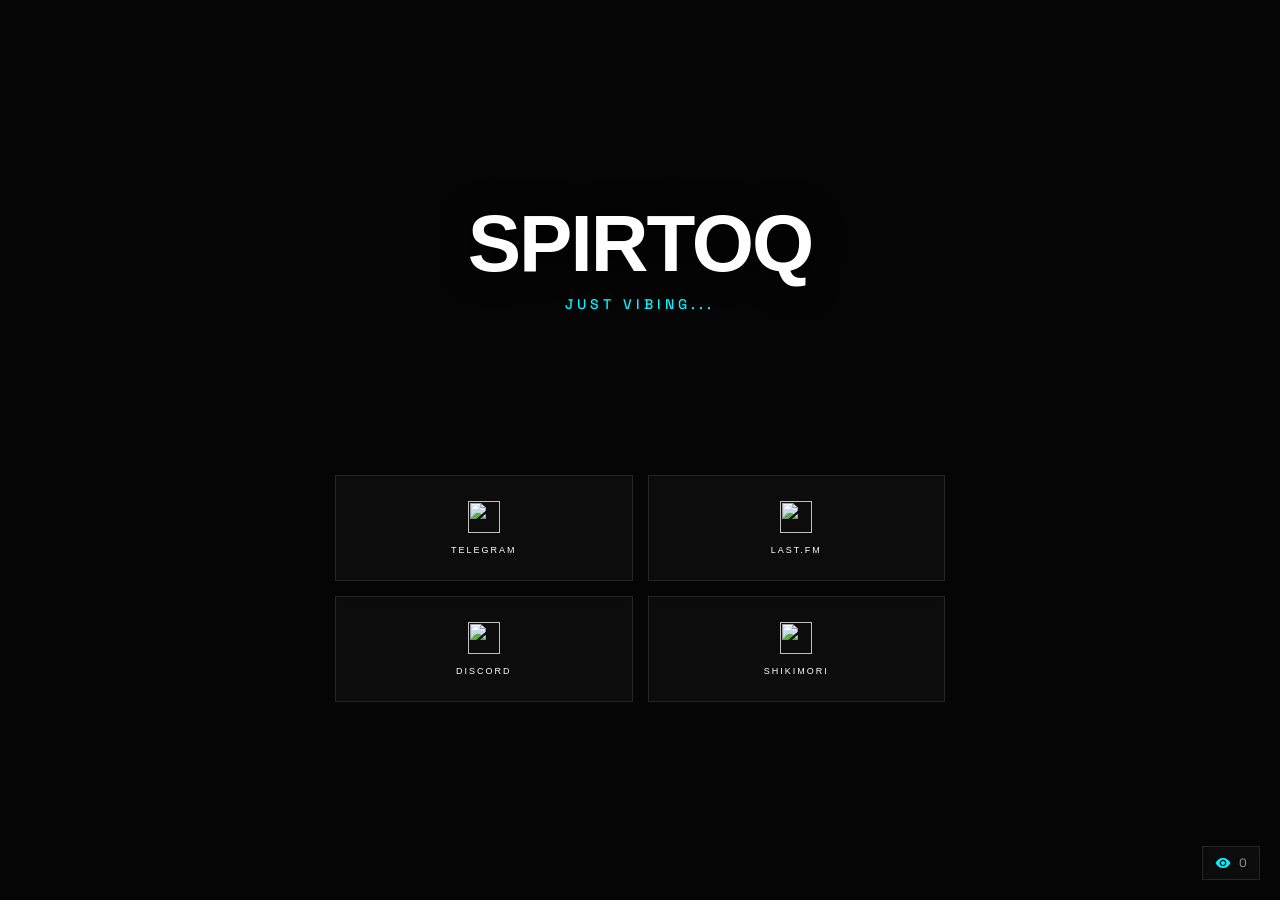
==== index.html @ 97691d81 "Update index.html" ====
<!DOCTYPE html>
<html lang="ru">
<head>
    <script>(function(w,d,s,l,i){w[l]=w[l]||[];w[l].push({'gtm.start':
    new Date().getTime(),event:'gtm.js'});var f=d.getElementsByTagName(s)[0],
    j=d.createElement(s),dl=l!='dataLayer'?'&l='+l:'';j.async=true;j.src=
    'https://www.googletagmanager.com/gtm.js?id='+i+dl;f.parentNode.insertBefore(j,f);
    })(window,document,'script','dataLayer','GTM-PS8L7RGL');</script>
    <meta charset="UTF-8">
    <meta name="viewport" content="width=device-width, initial-scale=1.0">
    <title>Spirtoq // STATIC_WIDE_CORE</title>
    
    <link href="https://fonts.googleapis.com/css2?family=Syncopate:wght@400;700&family=Space+Grotesk:wght@300;500&display=swap" rel="stylesheet">

    <script data-goatcounter="https://spirtoq.goatcounter.com/count"
            async src="//gc.zgo.at/count.js"></script>

    <style>
        :root {
            --accent: #00f3ff;
            --bg: #050505;
            --glass: rgba(255, 255, 255, 0.03);
            --border: rgba(255, 255, 255, 0.1);
        }

        * { box-sizing: border-box; margin: 0; padding: 0; }

        body {
            font-family: 'Space Grotesk', sans-serif;
            background-color: var(--bg);
            color: #fff;
            min-height: 100vh;
            display: flex;
            align-items: center;
            justify-content: center;
            overflow: hidden;
        }

        #canvas-3d {
            position: fixed;
            top: 50%;
            left: 50%;
            transform: translate(-50%, -50%);
            z-index: 1;
            pointer-events: none;
            filter: drop-shadow(0 0 15px rgba(0, 243, 255, 0.4));
        }

        .main-wrapper {
            position: relative;
            z-index: 10;
            width: 100%;
            max-width: 650px; 
            padding: 20px;
            text-align: center;
        }

        h1 {
            font-family: 'Syncopate', sans-serif;
            font-size: clamp(3rem, 10vw, 5rem);
            letter-spacing: -2px;
            margin-bottom: 5px;
            text-shadow: 0 0 30px rgba(0,0,0,1);
        }

        .vibing-text {
            font-size: 14px;
            letter-spacing: 4px;
            color: var(--accent);
            text-transform: uppercase;
            margin-bottom: 30px;
            font-weight: 500;
        }

        .music-center {
            background: rgba(255, 255, 255, 0.05);
            backdrop-filter: blur(12px);
            border: 1px solid var(--border);
            padding: 15px;
            border-radius: 0;
            display: flex;
            width: 100%;
            max-width: 450px;
            margin: 0 auto 40px auto;
            align-items: center;
            gap: 15px;
            transition: 0.3s;
        }

        .disc-art {
            width: 60px;
            height: 60px;
            border-radius: 0;
            border: 1px solid var(--accent);
            object-fit: cover;
        }

        .track-meta { text-align: left; flex-grow: 1; }
        .track-title { font-size: 13px; font-weight: bold; margin-bottom: 2px; }
        .track-artist { font-size: 11px; opacity: 0.6; text-transform: uppercase; letter-spacing: 1px; }

        .button-grid {
            display: grid;
            grid-template-columns: repeat(2, 1fr);
            gap: 15px;
        }

        .link-card {
            background: var(--glass);
            border: 1px solid var(--border);
            padding: 25px;
            text-decoration: none;
            color: #fff;
            display: flex;
            flex-direction: column;
            align-items: center;
            gap: 12px;
            transition: all 0.4s ease;
            backdrop-filter: blur(5px);
        }

        .link-card:hover {
            background: rgba(0, 243, 255, 0.08);
            border-color: var(--accent);
            transform: translateY(-3px);
        }

        .link-icon { width: 32px; height: 32px; object-fit: contain; }
        .link-label { font-family: 'Syncopate', sans-serif; font-size: 9px; letter-spacing: 2px; }

        .visitor-counter {
            position: fixed;
            bottom: 20px;
            right: 20px;
            z-index: 100;
            display: flex;
            align-items: center;
            gap: 8px;
            font-family: 'Space Grotesk', sans-serif;
            font-size: 12px;
            color: rgba(255, 255, 255, 0.6);
            background: var(--glass);
            padding: 8px 12px;
            border: 1px solid var(--border);
            backdrop-filter: blur(5px);
        }

        .eye-icon {
            width: 16px;
            height: 16px;
            fill: var(--accent);
        }

        @media (max-width: 480px) {
            .button-grid { grid-template-columns: 1fr; }
        }
    </style>
</head>
<body>
    <noscript><iframe src="https://www.googletagmanager.com/ns.html?id=GTM-PS8L7RGL"
    height="0" width="0" style="display:none;visibility:hidden"></iframe></noscript>
    <canvas id="canvas-3d"></canvas>

    <div class="main-wrapper">
        <h1 id="avatar-trigger" style="cursor:pointer">SPIRTOQ</h1>
        <div class="vibing-text">Just vibing...</div>

        <div class="music-center" id="player" style="opacity: 0;">
            <img src="" id="track-art" class="disc-art">
            <div class="track-meta">
                <div id="track-name" class="track-title">SCANNING...</div>
                <div id="track-artist" class="track-artist">PLEASE WAIT</div>
            </div>
            <div style="font-size: 10px; color: var(--accent); opacity: 0.5;">LIVE</div>
        </div>

        <div class="button-grid">
            <a href="https://t.me/ExteraSpirtoq" target="_blank" class="link-card">
                <img src="https://files.catbox.moe/hfe7zv.png" class="link-icon">
                <span class="link-label">TELEGRAM</span>
            </a>
            <a href="https://Last.fm/user/Spirtoq" target="_blank" class="link-card">
                <img src="https://files.catbox.moe/b5tv94.png" class="link-icon">
                <span class="link-label">LAST.FM</span>
            </a>
            <a href="https://discord.gg/EkyNTSzQ" target="_blank" class="link-card">
                <img src="https://files.catbox.moe/s4qrcp.png" class="link-icon">
                <span class="link-label">DISCORD</span>
            </a>
            <a href="https://shikimori.one/SpirtoQ" target="_blank" class="link-card">
                <img src="https://files.catbox.moe/inwllg.png" class="link-icon">
                <span class="link-label">SHIKIMORI</span>
            </a>
        </div>
    </div>

    <div class="visitor-counter">
        <svg class="eye-icon" viewBox="0 0 24 24">
            <path d="M12 4.5C7 4.5 2.73 7.61 1 12c1.73 4.39 6 7.5 11 7.5s9.27-3.11 11-7.5c-1.73-4.39-6-7.5-11-7.5zM12 17c-2.76 0-5-2.24-5-5s2.24-5 5-5 5 2.24 5 5-2.24 5-5 5zm0-8c-1.66 0-3 1.34-3 3s1.34 3 3 3 3-1.34 3-3-1.34-3-3-3z"/>
        </svg>
        <span id="stats-visits">0</span>
    </div>

    <img src="https://mynickname.com/forum/Spirtoq.gif" id="secret-gif" style="position:fixed; top:50%; left:50%; transform:translate(-50%,-50%) scale(0); z-index:100; transition:0.4s; border:1px solid var(--accent);">

    <script src="https://cdnjs.cloudflare.com/ajax/libs/three.js/r128/three.min.js"></script>
    <script>
        window.addEventListener('load', function() {
            var r = new XMLHttpRequest();
            r.addEventListener('load', function() {
                try {
                    var data = JSON.parse(this.responseText);
                    document.getElementById('stats-visits').innerText = data.count || '0';
                } catch(e) { console.error("Error loading stats"); }
            });
            r.open('GET', 'https://spirtoq.goatcounter.com/counter/TOTAL.json');
            r.send();
        });

        const scene = new THREE.Scene();
        const camera = new THREE.PerspectiveCamera(75, 1, 0.1, 1000);
        const renderer = new THREE.WebGLRenderer({ canvas: document.getElementById('canvas-3d'), alpha: true, antialias: true });
        const size = Math.min(window.innerWidth, window.innerHeight) * 0.95;
        renderer.setSize(size, size);

        const geometries = [
            new THREE.IcosahedronGeometry(1.8, 0),
            new THREE.TorusGeometry(1.2, 0.5, 12, 18),
            new THREE.OctahedronGeometry(1.8, 0),
            new THREE.DodecahedronGeometry(1.7, 0),
            new THREE.BoxGeometry(1.6, 1.6, 1.6),
            new THREE.ConeGeometry(1.5, 2.5, 6),
            new THREE.CylinderGeometry(1, 1, 2.2, 8),
            new THREE.TorusKnotGeometry(1, 0.3, 40, 8)
        ];

        const material = new THREE.MeshPhysicalMaterial({
            color: 0x00f3ff,
            wireframe: true,
            transparent: true,
            opacity: 0.6,
            emissive: 0x00f3ff,
            emissiveIntensity: 1.2
        });

        const mesh = new THREE.Mesh(geometries[0], material);
        scene.add(mesh);
        const light1 = new THREE.PointLight(0xffffff, 2);
        light1.position.set(5, 5, 5);
        scene.add(light1);
        camera.position.z = 4.5;

        let shapeIdx = 0;
        setInterval(() => {
            shapeIdx = (shapeIdx + 1) % geometries.length;
            mesh.geometry.dispose();
            mesh.geometry = geometries[shapeIdx];
        }, 3000);

        function animate() {
            requestAnimationFrame(animate);
            mesh.rotation.x += 0.006;
            mesh.rotation.y += 0.007;
            const time = Date.now() * 0.002;
            material.emissiveIntensity = 1 + Math.sin(time) * 0.5;
            renderer.render(scene, camera);
        }
        animate();

        async function updateMusic() {
            try {
                const r = await fetch(`https://ws.audioscrobbler.com/2.0/?method=user.getrecenttracks&user=Spirtoq&api_key=460cda35be2fbf4f28e8ea7a38580730&format=json&limit=1`);
                const d = await r.json();
                const track = d.recenttracks.track[0];
                document.getElementById('player').style.opacity = '1';
                document.getElementById('track-art').src = track.image[1]['#text'];
                document.getElementById('track-name').innerText = track.name;
                document.getElementById('track-artist').innerText = track.artist['#text'];
            } catch(e) {}
        }
        updateMusic();
        setInterval(updateMusic, 20000);

        const trigger = document.getElementById('avatar-trigger');
        const gif = document.getElementById('secret-gif');
        trigger.onclick = () => gif.style.transform = 'translate(-50%,-50%) scale(1)';
        gif.onclick = () => gif.style.transform = 'translate(-50%,-50%) scale(0)';

        window.onresize = () => {
            const newSize = Math.min(window.innerWidth, window.innerHeight) * 0.95;
            renderer.setSize(newSize, newSize);
        };
    </script>
</body>
                </html>
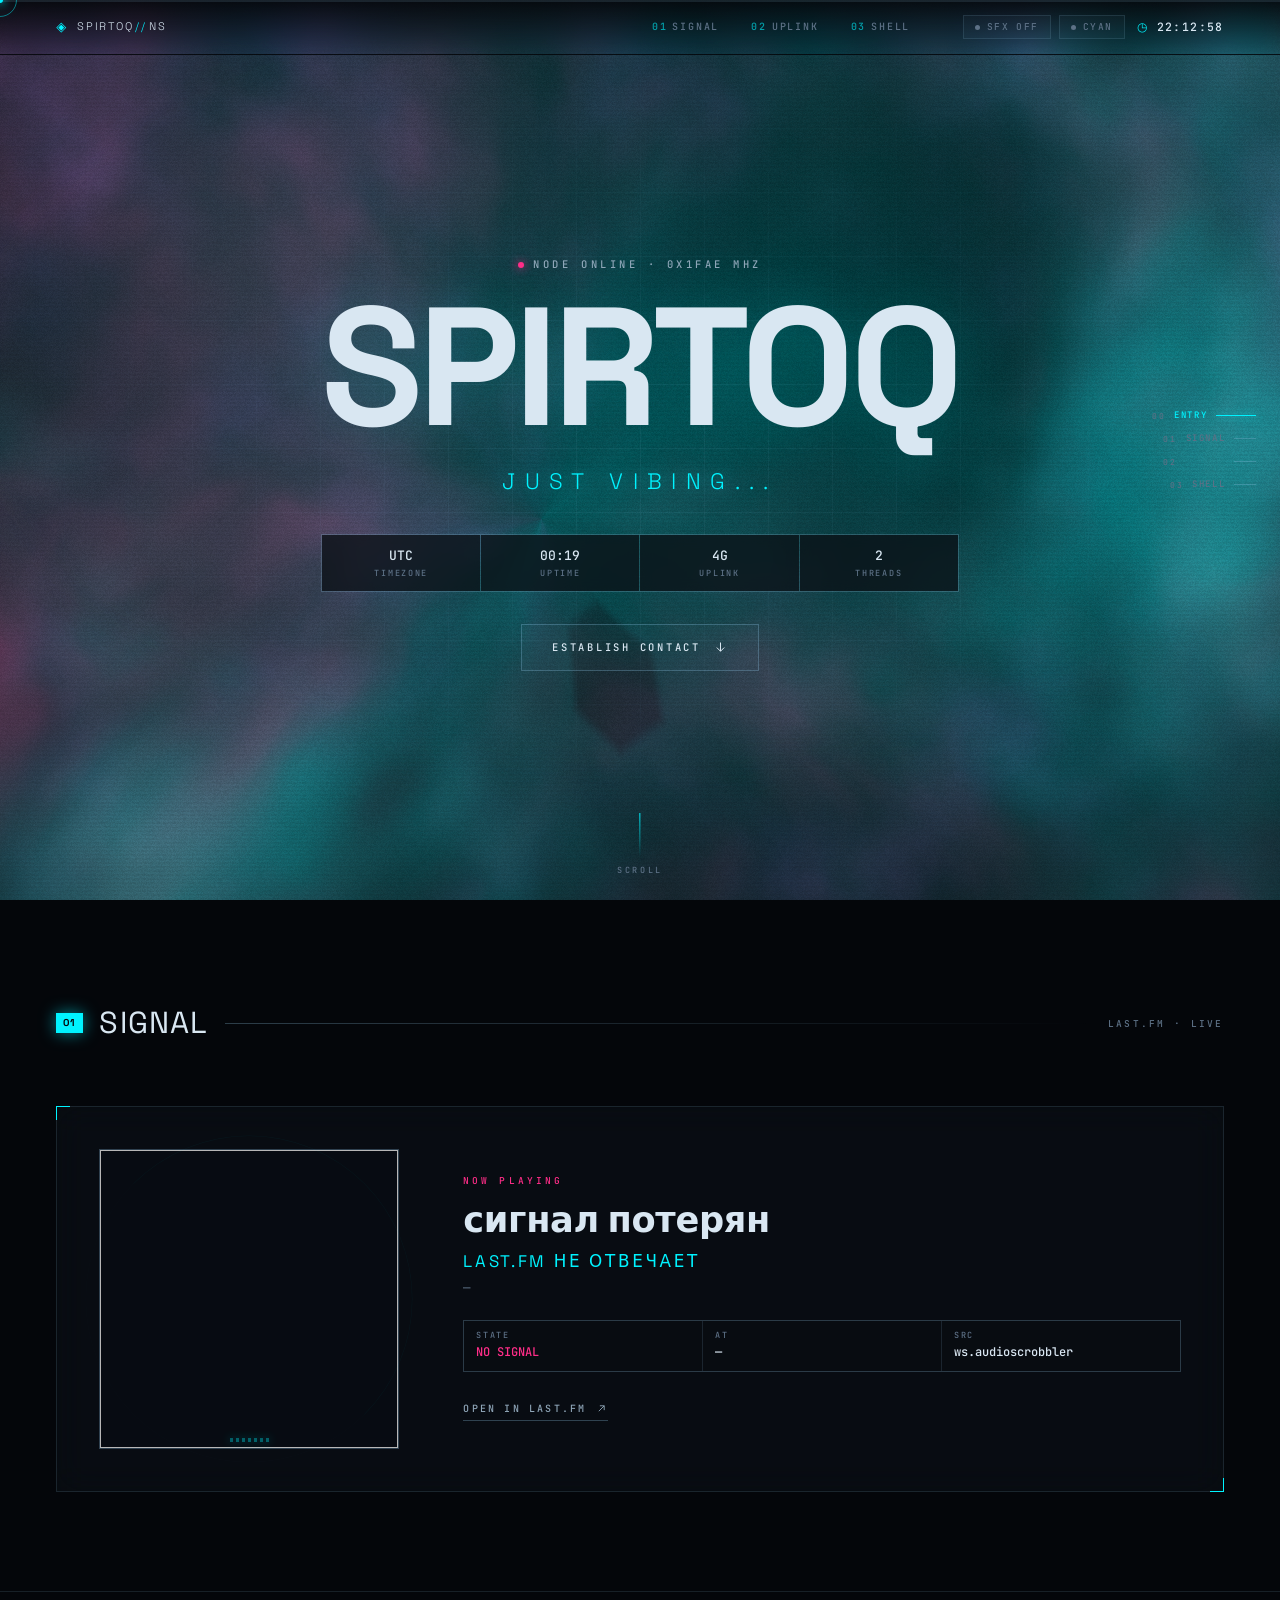
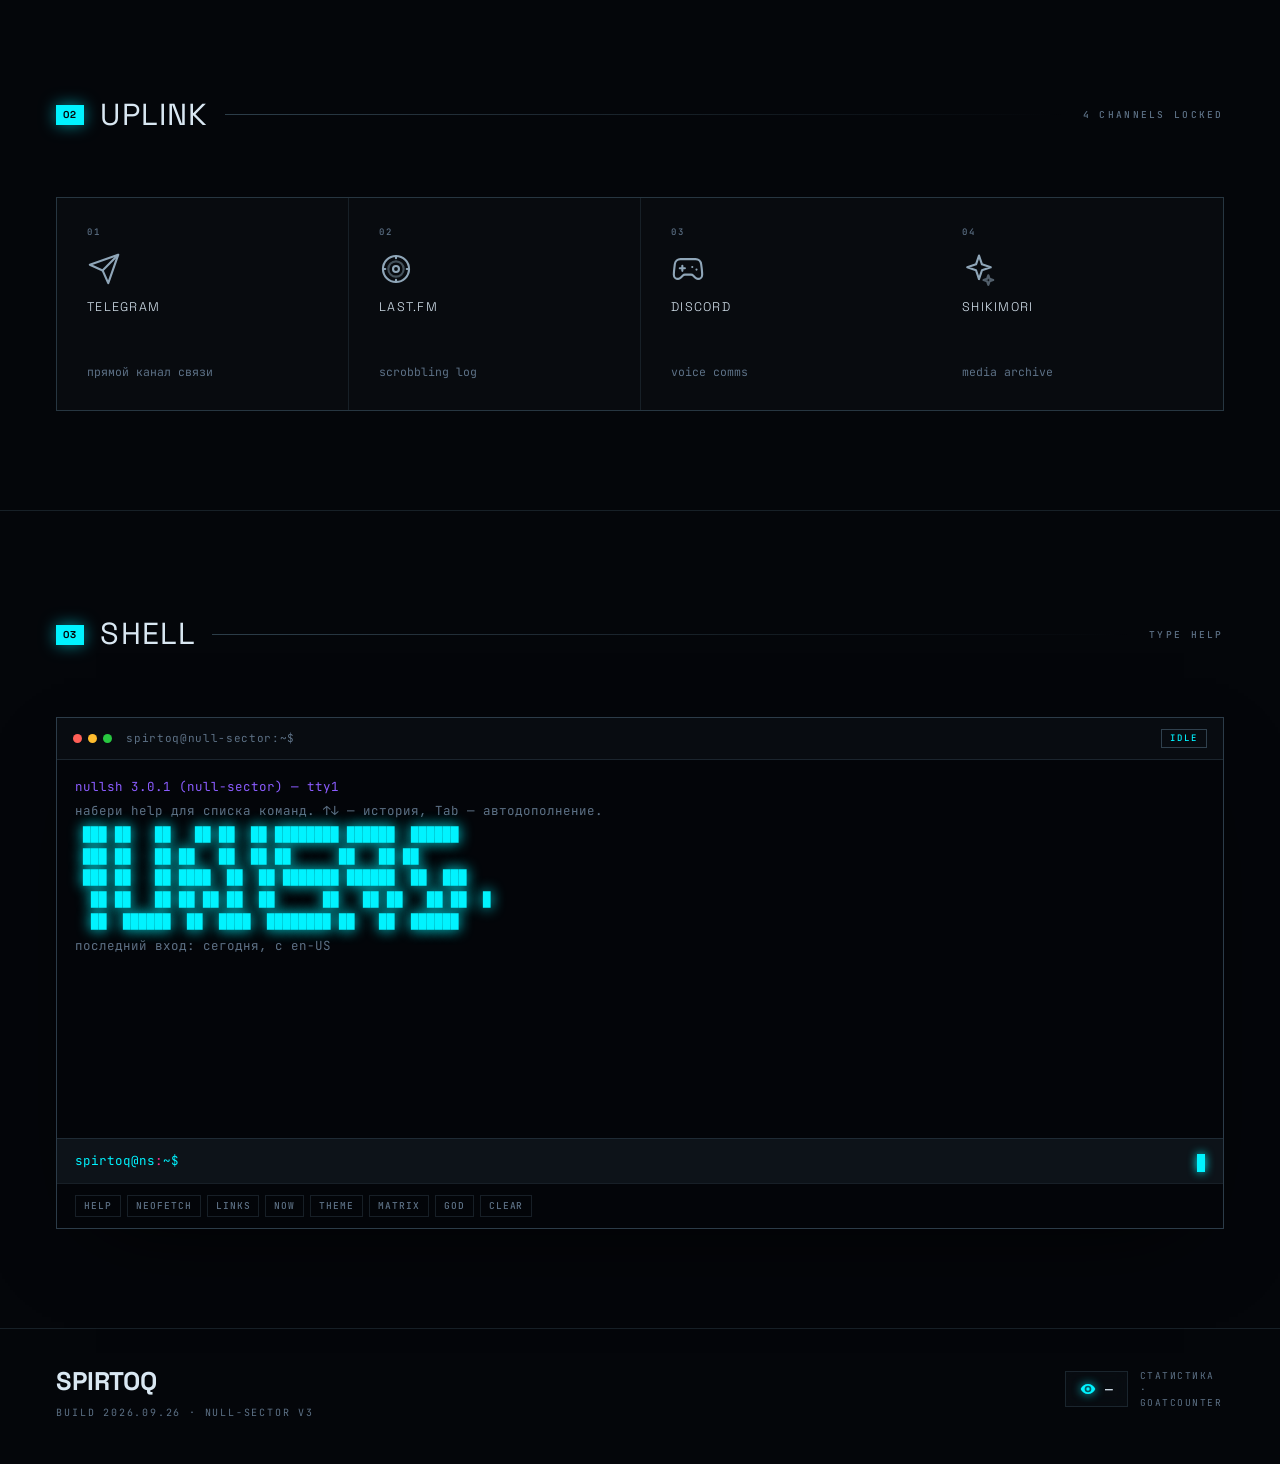
==== commit f12bf1fc: "Rebuild the site as NULL SECTOR v3 Complete redesign. The old page was a single 11 KB index.html wit" ====
--- a/index.html
+++ b/index.html
@@ -1,296 +1,340 @@
 <!DOCTYPE html>
-<html lang="ru">
+<html lang="ru" data-theme="cyan" data-sfx="off" data-cursor="on">
 <head>
-    <script>(function(w,d,s,l,i){w[l]=w[l]||[];w[l].push({'gtm.start':
-    new Date().getTime(),event:'gtm.js'});var f=d.getElementsByTagName(s)[0],
-    j=d.createElement(s),dl=l!='dataLayer'?'&l='+l:'';j.async=true;j.src=
-    'https://www.googletagmanager.com/gtm.js?id='+i+dl;f.parentNode.insertBefore(j,f);
-    })(window,document,'script','dataLayer','GTM-PS8L7RGL');</script>
-    <meta charset="UTF-8">
-    <meta name="viewport" content="width=device-width, initial-scale=1.0">
-    <title>Spirtoq // STATIC_WIDE_CORE</title>
-    
-    <link href="https://fonts.googleapis.com/css2?family=Syncopate:wght@400;700&family=Space+Grotesk:wght@300;500&display=swap" rel="stylesheet">
-
-    <script data-goatcounter="https://spirtoq.goatcounter.com/count"
-            async src="//gc.zgo.at/count.js"></script>
-
-    <style>
-        :root {
-            --accent: #00f3ff;
-            --bg: #050505;
-            --glass: rgba(255, 255, 255, 0.03);
-            --border: rgba(255, 255, 255, 0.1);
-        }
-
-        * { box-sizing: border-box; margin: 0; padding: 0; }
-
-        body {
-            font-family: 'Space Grotesk', sans-serif;
-            background-color: var(--bg);
-            color: #fff;
-            min-height: 100vh;
-            display: flex;
-            align-items: center;
-            justify-content: center;
-            overflow: hidden;
-        }
-
-        #canvas-3d {
-            position: fixed;
-            top: 50%;
-            left: 50%;
-            transform: translate(-50%, -50%);
-            z-index: 1;
-            pointer-events: none;
-            filter: drop-shadow(0 0 15px rgba(0, 243, 255, 0.4));
-        }
-
-        .main-wrapper {
-            position: relative;
-            z-index: 10;
-            width: 100%;
-            max-width: 650px; 
-            padding: 20px;
-            text-align: center;
-        }
-
-        h1 {
-            font-family: 'Syncopate', sans-serif;
-            font-size: clamp(3rem, 10vw, 5rem);
-            letter-spacing: -2px;
-            margin-bottom: 5px;
-            text-shadow: 0 0 30px rgba(0,0,0,1);
-        }
-
-        .vibing-text {
-            font-size: 14px;
-            letter-spacing: 4px;
-            color: var(--accent);
-            text-transform: uppercase;
-            margin-bottom: 30px;
-            font-weight: 500;
-        }
-
-        .music-center {
-            background: rgba(255, 255, 255, 0.05);
-            backdrop-filter: blur(12px);
-            border: 1px solid var(--border);
-            padding: 15px;
-            border-radius: 0;
-            display: flex;
-            width: 100%;
-            max-width: 450px;
-            margin: 0 auto 40px auto;
-            align-items: center;
-            gap: 15px;
-            transition: 0.3s;
-        }
-
-        .disc-art {
-            width: 60px;
-            height: 60px;
-            border-radius: 0;
-            border: 1px solid var(--accent);
-            object-fit: cover;
-        }
-
-        .track-meta { text-align: left; flex-grow: 1; }
-        .track-title { font-size: 13px; font-weight: bold; margin-bottom: 2px; }
-        .track-artist { font-size: 11px; opacity: 0.6; text-transform: uppercase; letter-spacing: 1px; }
-
-        .button-grid {
-            display: grid;
-            grid-template-columns: repeat(2, 1fr);
-            gap: 15px;
-        }
-
-        .link-card {
-            background: var(--glass);
-            border: 1px solid var(--border);
-            padding: 25px;
-            text-decoration: none;
-            color: #fff;
-            display: flex;
-            flex-direction: column;
-            align-items: center;
-            gap: 12px;
-            transition: all 0.4s ease;
-            backdrop-filter: blur(5px);
-        }
-
-        .link-card:hover {
-            background: rgba(0, 243, 255, 0.08);
-            border-color: var(--accent);
-            transform: translateY(-3px);
-        }
-
-        .link-icon { width: 32px; height: 32px; object-fit: contain; }
-        .link-label { font-family: 'Syncopate', sans-serif; font-size: 9px; letter-spacing: 2px; }
-
-        .visitor-counter {
-            position: fixed;
-            bottom: 20px;
-            right: 20px;
-            z-index: 100;
-            display: flex;
-            align-items: center;
-            gap: 8px;
-            font-family: 'Space Grotesk', sans-serif;
-            font-size: 12px;
-            color: rgba(255, 255, 255, 0.6);
-            background: var(--glass);
-            padding: 8px 12px;
-            border: 1px solid var(--border);
-            backdrop-filter: blur(5px);
-        }
-
-        .eye-icon {
-            width: 16px;
-            height: 16px;
-            fill: var(--accent);
-        }
-
-        @media (max-width: 480px) {
-            .button-grid { grid-template-columns: 1fr; }
-        }
-    </style>
+<meta charset="UTF-8">
+<meta name="viewport" content="width=device-width, initial-scale=1, viewport-fit=cover">
+<title>SPIRTOQ // NULL SECTOR</title>
+
+<meta name="description" content="Personal transmission node of Spirtoq. Deep web frequency, live telemetry, ambient now-playing and an interactive terminal.">
+<meta name="author" content="Spirtoq">
+<meta name="theme-color" content="#04060a">
+<meta name="color-scheme" content="dark">
+
+<meta property="og:type" content="website">
+<meta property="og:title" content="SPIRTOQ // NULL SECTOR">
+<meta property="og:description" content="Deep web frequency. Just vibing.">
+<meta property="og:url" content="https://spirtoq.github.io/">
+<meta property="og:site_name" content="SPIRTOQ">
+<meta name="twitter:card" content="summary_large_image">
+<meta name="twitter:title" content="SPIRTOQ // NULL SECTOR">
+<meta name="twitter:description" content="Deep web frequency. Just vibing.">
+
+<!-- Google Tag Manager + GA4 -->
+<script>(function(w,d,s,l,i){w[l]=w[l]||[];w[l].push({'gtm.start':
+new Date().getTime(),event:'gtm.js'});var f=d.getElementsByTagName(s)[0],
+j=d.createElement(s),dl=l!='dataLayer'?'&l='+l:'';j.async=true;j.src=
+'https://www.googletagmanager.com/gtm.js?id='+i+dl;f.parentNode.insertBefore(j,f);
+})(window,document,'script','dataLayer','GTM-PS8L7RGL');</script>
+<script async src="https://www.googletagmanager.com/gtag/js?id=G-XXYRCHM33K"></script>
+<script>
+  window.dataLayer = window.dataLayer || [];
+  function gtag(){dataLayer.push(arguments);}
+  gtag('js', new Date());
+  gtag('config', 'G-XXYRCHM33K');
+</script>
+
+<link rel="icon" href="favicon.svg" type="image/svg+xml">
+<link rel="apple-touch-icon" href="favicon.svg">
+<link rel="manifest" href="site.webmanifest">
+
+<link rel="preconnect" href="https://fonts.googleapis.com">
+<link rel="preconnect" href="https://fonts.gstatic.com" crossorigin>
+<link href="https://fonts.googleapis.com/css2?family=Syncopate:wght@400;700&family=Space+Grotesk:wght@200;300;400;500;700&family=JetBrains+Mono:wght@400;500;700&display=swap" rel="stylesheet">
+
+<link rel="stylesheet" href="css/main.css">
 </head>
+
 <body>
-    <noscript><iframe src="https://www.googletagmanager.com/ns.html?id=GTM-PS8L7RGL"
-    height="0" width="0" style="display:none;visibility:hidden"></iframe></noscript>
-    <canvas id="canvas-3d"></canvas>
-
-    <div class="main-wrapper">
-        <h1 id="avatar-trigger" style="cursor:pointer">SPIRTOQ</h1>
-        <div class="vibing-text">Just vibing...</div>
-
-        <div class="music-center" id="player" style="opacity: 0;">
-            <img src="" id="track-art" class="disc-art">
-            <div class="track-meta">
-                <div id="track-name" class="track-title">SCANNING...</div>
-                <div id="track-artist" class="track-artist">PLEASE WAIT</div>
-            </div>
-            <div style="font-size: 10px; color: var(--accent); opacity: 0.5;">LIVE</div>
+
+<noscript>
+  <div style="position:fixed;inset:0;z-index:99999;display:grid;place-items:center;
+              background:#04060a;color:#d9e7f2;font:400 13px/1.8 'JetBrains Mono',monospace;
+              text-align:center;padding:32px">
+    <div>
+      <div style="font-size:11px;letter-spacing:.3em;color:#5d7186;margin-bottom:18px">
+        SPIRTOQ // NULL SECTOR
+      </div>
+      <div style="color:#00f3ff;margin-bottom:16px">JavaScript отключён.</div>
+      <div style="color:#8fa6b8">
+        Фон, музыка и терминал без него не запустятся.<br>
+        Каналы связи:<br>
+        <a style="color:#00f3ff" href="https://t.me/ExteraSpirtoq">telegram</a> ·
+        <a style="color:#00f3ff" href="https://Last.fm/user/Spirtoq">last.fm</a> ·
+        <a style="color:#00f3ff" href="https://discord.gg/EkyNTSzQ">discord</a> ·
+        <a style="color:#00f3ff" href="https://shikimori.one/SpirtoQ">shikimori</a>
+      </div>
+    </div>
+  </div>
+</noscript>
+
+<!-- ═══════════════ LAYER 0 · WebGL field ═══════════════ -->
+<canvas id="gl" aria-hidden="true"></canvas>
+<canvas id="rain" class="rain" aria-hidden="true" hidden></canvas>
+
+<!-- ═══════════════ LAYER 1 · CRT grade ═══════════════ -->
+<div class="fx fx--scan"   aria-hidden="true"></div>
+<div class="fx fx--aberr"  aria-hidden="true"></div>
+<div class="fx fx--vign"   aria-hidden="true"></div>
+<div class="fx fx--grain"  aria-hidden="true"></div>
+
+<!-- ═══════════════ LAYER 2 · cursor ═══════════════ -->
+<div class="cur" aria-hidden="true">
+  <span class="cur__dot"></span>
+  <span class="cur__ring"></span>
+  <span class="cur__label"></span>
+</div>
+
+<!-- ═══════════════ LAYER 3 · boot ═══════════════ -->
+<div class="boot" id="boot" role="status" aria-live="polite">
+  <div class="boot__inner">
+    <pre class="boot__log" id="bootLog"></pre>
+    <div class="boot__meter"><i id="bootBar"></i></div>
+    <p class="boot__pct"><span id="bootPct">0</span>%</p>
+  </div>
+  <div class="boot__skip">press <kbd>ESC</kbd> to skip</div>
+</div>
+
+<!-- ═══════════════ LAYER 4 · chrome ═══════════════ -->
+<div class="scrollbar" aria-hidden="true"><i id="scrollFill"></i></div>
+
+<header class="topbar" id="topbar">
+  <a class="brand" href="#hero" data-mag>
+    <span class="brand__mark">◈</span>
+    <span class="brand__txt">SPIRTOQ<i>//</i>NS</span>
+  </a>
+  <nav class="topnav" aria-label="Разделы">
+    <a href="#signal" data-mag><i>01</i>signal</a>
+    <a href="#uplink"  data-mag><i>02</i>uplink</a>
+    <a href="#shell"   data-mag><i>03</i>shell</a>
+  </nav>
+  <div class="topbar__meta">
+    <button class="pill" id="sfxBtn" type="button" data-mag aria-pressed="false">
+      <span class="pill__dot"></span><span class="pill__lbl">SFX</span><span id="sfxState">OFF</span>
+    </button>
+    <button class="pill" id="themeBtn" type="button" data-mag>
+      <span class="pill__dot"></span><span id="themeState">CYAN</span>
+    </button>
+    <time class="clock" id="clock" datetime="">--:--:--</time>
+  </div>
+</header>
+
+<ul class="dots" id="dots" aria-label="Навигация по разделам">
+  <li><a href="#hero"   data-dot data-mag><span>00</span><em>entry</em></a></li>
+  <li><a href="#signal" data-dot data-mag><span>01</span><em>signal</em></a></li>
+  <li><a href="#uplink" data-dot data-mag><span>02</span><em>uplink</em></a></li>
+  <li><a href="#shell"  data-dot data-mag><span>03</span><em>shell</em></a></li>
+</ul>
+
+<main id="main">
+
+  <!-- ═══════════ 00 · HERO ═══════════ -->
+  <section class="hero" id="hero">
+    <div class="hero__grid" aria-hidden="true"></div>
+
+    <div class="hero__body">
+      <p class="eyebrow reveal">
+        <span class="blink"></span>NODE ONLINE · <span id="heroFreq">0x7A4C</span> MHz
+      </p>
+
+      <h1 class="title reveal" data-text="SPIRTOQ" id="heroTitle" data-mag role="button" tabindex="0"
+          aria-label="SPIRTOQ — нажми, чтобы проверить сигнал">
+        SPIRTOQ
+      </h1>
+
+      <p class="sub reveal">just&nbsp;vibing<span class="sub__dots">...</span></p>
+
+      <div class="hero__stats reveal" id="heroStats">
+        <div class="stat"><b id="statTz">—</b><span>timezone</span></div>
+        <div class="stat"><b id="statUp">00:00</b><span>uptime</span></div>
+        <div class="stat"><b id="statNet">—</b><span>uplink</span></div>
+        <div class="stat"><b id="statCores">—</b><span>threads</span></div>
+      </div>
+
+      <a class="cta reveal" href="#signal" data-mag>
+        <span>establish contact</span>
+        <svg viewBox="0 0 24 24" aria-hidden="true"><path d="M12 4v14m0 0l-6-6m6 6l6-6"/></svg>
+      </a>
+    </div>
+
+    <div class="hero__scroll" aria-hidden="true"><i></i><span>scroll</span></div>
+  </section>
+
+  <!-- ═══════════ 01 · SIGNAL / now playing ═══════════ -->
+  <section class="sect" id="signal">
+    <div class="sect__head reveal">
+      <span class="sect__no">01</span>
+      <h2 class="sect__title">signal</h2>
+      <span class="sect__rule" aria-hidden="true"></span>
+      <span class="sect__hint">last.fm · live</span>
+    </div>
+
+    <div class="np reveal" id="np">
+      <div class="np__art" data-tilt data-mag>
+        <div class="np__frame">
+          <img id="npImg" alt="" width="300" height="300" decoding="async">
+          <div class="np__glitch" aria-hidden="true"><img id="npImg2" alt="" decoding="async"></div>
         </div>
-
-        <div class="button-grid">
-            <a href="https://t.me/ExteraSpirtoq" target="_blank" class="link-card">
-                <img src="https://files.catbox.moe/hfe7zv.png" class="link-icon">
-                <span class="link-label">TELEGRAM</span>
-            </a>
-            <a href="https://Last.fm/user/Spirtoq" target="_blank" class="link-card">
-                <img src="https://files.catbox.moe/b5tv94.png" class="link-icon">
-                <span class="link-label">LAST.FM</span>
-            </a>
-            <a href="https://discord.gg/EkyNTSzQ" target="_blank" class="link-card">
-                <img src="https://files.catbox.moe/s4qrcp.png" class="link-icon">
-                <span class="link-label">DISCORD</span>
-            </a>
-            <a href="https://shikimori.one/SpirtoQ" target="_blank" class="link-card">
-                <img src="https://files.catbox.moe/inwllg.png" class="link-icon">
-                <span class="link-label">SHIKIMORI</span>
-            </a>
+        <div class="np__ring" aria-hidden="true"></div>
+        <div class="np__eq" id="npEq" aria-hidden="true">
+          <i></i><i></i><i></i><i></i><i></i><i></i><i></i>
         </div>
-    </div>
-
-    <div class="visitor-counter">
-        <svg class="eye-icon" viewBox="0 0 24 24">
-            <path d="M12 4.5C7 4.5 2.73 7.61 1 12c1.73 4.39 6 7.5 11 7.5s9.27-3.11 11-7.5c-1.73-4.39-6-7.5-11-7.5zM12 17c-2.76 0-5-2.24-5-5s2.24-5 5-5 5 2.24 5 5-2.24 5-5 5zm0-8c-1.66 0-3 1.34-3 3s1.34 3 3 3 3-1.34 3-3-1.34-3-3-3z"/>
-        </svg>
-        <span id="stats-visits">0</span>
-    </div>
-
-    <img src="https://mynickname.com/forum/Spirtoq.gif" id="secret-gif" style="position:fixed; top:50%; left:50%; transform:translate(-50%,-50%) scale(0); z-index:100; transition:0.4s; border:1px solid var(--accent);">
-
-    <script src="https://cdnjs.cloudflare.com/ajax/libs/three.js/r128/three.min.js"></script>
-    <script>
-        window.addEventListener('load', function() {
-            var r = new XMLHttpRequest();
-            r.addEventListener('load', function() {
-                try {
-                    var data = JSON.parse(this.responseText);
-                    document.getElementById('stats-visits').innerText = data.count || '0';
-                } catch(e) { console.error("Error loading stats"); }
-            });
-            r.open('GET', 'https://spirtoq.goatcounter.com/counter/TOTAL.json');
-            r.send();
-        });
-
-        const scene = new THREE.Scene();
-        const camera = new THREE.PerspectiveCamera(75, 1, 0.1, 1000);
-        const renderer = new THREE.WebGLRenderer({ canvas: document.getElementById('canvas-3d'), alpha: true, antialias: true });
-        const size = Math.min(window.innerWidth, window.innerHeight) * 0.95;
-        renderer.setSize(size, size);
-
-        const geometries = [
-            new THREE.IcosahedronGeometry(1.8, 0),
-            new THREE.TorusGeometry(1.2, 0.5, 12, 18),
-            new THREE.OctahedronGeometry(1.8, 0),
-            new THREE.DodecahedronGeometry(1.7, 0),
-            new THREE.BoxGeometry(1.6, 1.6, 1.6),
-            new THREE.ConeGeometry(1.5, 2.5, 6),
-            new THREE.CylinderGeometry(1, 1, 2.2, 8),
-            new THREE.TorusKnotGeometry(1, 0.3, 40, 8)
-        ];
-
-        const material = new THREE.MeshPhysicalMaterial({
-            color: 0x00f3ff,
-            wireframe: true,
-            transparent: true,
-            opacity: 0.6,
-            emissive: 0x00f3ff,
-            emissiveIntensity: 1.2
-        });
-
-        const mesh = new THREE.Mesh(geometries[0], material);
-        scene.add(mesh);
-        const light1 = new THREE.PointLight(0xffffff, 2);
-        light1.position.set(5, 5, 5);
-        scene.add(light1);
-        camera.position.z = 4.5;
-
-        let shapeIdx = 0;
-        setInterval(() => {
-            shapeIdx = (shapeIdx + 1) % geometries.length;
-            mesh.geometry.dispose();
-            mesh.geometry = geometries[shapeIdx];
-        }, 3000);
-
-        function animate() {
-            requestAnimationFrame(animate);
-            mesh.rotation.x += 0.006;
-            mesh.rotation.y += 0.007;
-            const time = Date.now() * 0.002;
-            material.emissiveIntensity = 1 + Math.sin(time) * 0.5;
-            renderer.render(scene, camera);
-        }
-        animate();
-
-        async function updateMusic() {
-            try {
-                const r = await fetch(`https://ws.audioscrobbler.com/2.0/?method=user.getrecenttracks&user=Spirtoq&api_key=460cda35be2fbf4f28e8ea7a38580730&format=json&limit=1`);
-                const d = await r.json();
-                const track = d.recenttracks.track[0];
-                document.getElementById('player').style.opacity = '1';
-                document.getElementById('track-art').src = track.image[1]['#text'];
-                document.getElementById('track-name').innerText = track.name;
-                document.getElementById('track-artist').innerText = track.artist['#text'];
-            } catch(e) {}
-        }
-        updateMusic();
-        setInterval(updateMusic, 20000);
-
-        const trigger = document.getElementById('avatar-trigger');
-        const gif = document.getElementById('secret-gif');
-        trigger.onclick = () => gif.style.transform = 'translate(-50%,-50%) scale(1)';
-        gif.onclick = () => gif.style.transform = 'translate(-50%,-50%) scale(0)';
-
-        window.onresize = () => {
-            const newSize = Math.min(window.innerWidth, window.innerHeight) * 0.95;
-            renderer.setSize(newSize, newSize);
-        };
-    </script>
+      </div>
+
+      <div class="np__meta">
+        <p class="np__label">now playing</p>
+        <h3 class="np__title" id="npTitle">acquiring stream…</h3>
+        <p class="np__artist" id="npArtist">—</p>
+        <p class="np__album"  id="npAlbum">—</p>
+        <dl class="np__facts">
+          <div><dt>state</dt><dd id="npState">SCANNING</dd></div>
+          <div><dt>at</dt><dd id="npWhen">—</dd></div>
+          <div><dt>src</dt><dd>ws.audioscrobbler</dd></div>
+        </dl>
+        <a class="np__link" id="npLink" href="https://last.fm/user/Spirtoq" target="_blank" rel="noopener" data-mag>
+          open in last.fm <svg viewBox="0 0 24 24" aria-hidden="true"><path d="M7 17L17 7M9 7h8v8"/></svg>
+        </a>
+      </div>
+    </div>
+  </section>
+
+  <!-- ═══════════ 02 · UPLINK / links ═══════════ -->
+  <section class="sect" id="uplink">
+    <div class="sect__head reveal">
+      <span class="sect__no">02</span>
+      <h2 class="sect__title">uplink</h2>
+      <span class="sect__rule" aria-hidden="true"></span>
+      <span class="sect__hint">4 channels locked</span>
+    </div>
+
+    <div class="cards" id="cards">
+      <a class="card" href="https://t.me/ExteraSpirtoq" target="_blank" rel="noopener"
+         data-tilt data-mag data-channel="telegram" data-key="t" data-label="telegram">
+        <span class="card__no">01</span>
+        <span class="card__ico" aria-hidden="true">
+          <svg viewBox="0 0 24 24"><path d="M22 2 11 13"/><path d="M22 2l-7 20-4-9-9-4 20-7z"/></svg>
+        </span>
+        <span class="card__name">telegram</span>
+        <span class="card__desc">прямой канал связи</span>
+        <span class="card__go" aria-hidden="true">↗</span>
+        <span class="card__shine" aria-hidden="true"></span>
+      </a>
+
+      <a class="card" href="https://Last.fm/user/Spirtoq" target="_blank" rel="noopener"
+         data-tilt data-mag data-channel="lastfm" data-key="l" data-label="last.fm">
+        <span class="card__no">02</span>
+        <span class="card__ico" aria-hidden="true">
+          <svg viewBox="0 0 24 24">
+            <circle cx="12" cy="12" r="9.2"/><circle cx="12" cy="12" r="5.4" opacity=".45"/>
+            <circle cx="12" cy="12" r="2.1"/>
+            <path d="M12 2.8v1.6M12 19.6v1.6M2.8 12h1.6M19.6 12h1.6"/>
+          </svg>
+        </span>
+        <span class="card__name">last.fm</span>
+        <span class="card__desc">scrobbling log</span>
+        <span class="card__go" aria-hidden="true">↗</span>
+        <span class="card__shine" aria-hidden="true"></span>
+      </a>
+
+      <a class="card" href="https://discord.gg/EkyNTSzQ" target="_blank" rel="noopener"
+         data-tilt data-mag data-channel="discord" data-key="d" data-label="discord">
+        <span class="card__no">03</span>
+        <span class="card__ico" aria-hidden="true">
+          <svg viewBox="0 0 24 24">
+            <path d="M17.3 5H6.7A4 4 0 0 0 2.7 8.6c-.006.05-.01.1-.017.15C2.6 9.4 2 14.5 2 16a3 3 0 0 0 3 3c1 0 1.5-.5 2-1l1.4-1.4a2 2 0 0 1 1.4-.6h4.4a2 2 0 0 1 1.4.6L17 18c.5.5 1 1 2 1a3 3 0 0 0 3-3c0-1.5-.6-6.6-.7-7.3A4 4 0 0 0 17.3 5z"/>
+            <path d="M6.2 11.5h3.6M8 9.7v3.6M15 10.6h.01M18 12.4h.01"/>
+          </svg>
+        </span>
+        <span class="card__name">discord</span>
+        <span class="card__desc">voice comms</span>
+        <span class="card__go" aria-hidden="true">↗</span>
+        <span class="card__shine" aria-hidden="true"></span>
+      </a>
+
+      <a class="card" href="https://shikimori.one/SpirtoQ" target="_blank" rel="noopener"
+         data-tilt data-mag data-channel="shikimori" data-key="s" data-label="shikimori">
+        <span class="card__no">04</span>
+        <span class="card__ico" aria-hidden="true">
+          <svg viewBox="0 0 24 24">
+            <path d="M12 2.5l2.1 6.2 6.2 2.1-6.2 2.1L12 19.1l-2.1-6.2L3.7 10.8l6.2-2.1L12 2.5z"/>
+            <path d="M18.6 16.4l.9 2.5 2.5.9-2.5.9-.9 2.5-.9-2.5-2.5-.9 2.5-.9.9-2.5z" opacity=".55"/>
+          </svg>
+        </span>
+        <span class="card__name">shikimori</span>
+        <span class="card__desc">media archive</span>
+        <span class="card__go" aria-hidden="true">↗</span>
+        <span class="card__shine" aria-hidden="true"></span>
+      </a>
+    </div>
+  </section>
+
+  <!-- ═══════════ 03 · SHELL / terminal ═══════════ -->
+  <section class="sect" id="shell">
+    <div class="sect__head reveal">
+      <span class="sect__no">03</span>
+      <h2 class="sect__title">shell</h2>
+      <span class="sect__rule" aria-hidden="true"></span>
+      <span class="sect__hint">type help</span>
+    </div>
+
+    <div class="term reveal" id="term">
+      <div class="term__bar">
+        <span class="term__dots" aria-hidden="true"><i></i><i></i><i></i></span>
+        <span class="term__path">spirtoq@null-sector:~$</span>
+        <span class="term__badge" id="termBadge">idle</span>
+      </div>
+
+      <div class="term__out" id="termOut" tabindex="0" role="log" aria-live="polite" aria-label="Вывод терминала"></div>
+
+      <form class="term__in" id="termForm" autocomplete="off">
+        <label class="term__prompt" for="termIn">spirtoq@ns<span>:</span>~$</label>
+        <input id="termIn" name="cmd" type="text" spellcheck="false" autocapitalize="off"
+               autocorrect="off" aria-label="Командная строка">
+        <span class="term__caret" aria-hidden="true"></span>
+      </form>
+
+      <div class="term__hints" id="termHints" aria-hidden="true">
+        <span>help</span><span>neofetch</span><span>links</span><span>now</span>
+        <span>theme</span><span>matrix</span><span>god</span><span>clear</span>
+      </div>
+    </div>
+  </section>
+
+</main>
+
+<!-- ═══════════ FOOTER ═══════════ -->
+<footer class="foot">
+  <div class="foot__l">
+    <span class="foot__sig" id="footSig">SPIRTOQ</span>
+    <span class="foot__build">build 2026.09.26 · null-sector v3</span>
+  </div>
+
+  <div class="foot__c">
+    <div class="counter" id="counter" title="уникальные посетители">
+      <svg viewBox="0 0 24 24" aria-hidden="true">
+        <path d="M12 4.5C7 4.5 2.73 7.61 1 12c1.73 4.39 6 7.5 11 7.5s9.27-3.11 11-7.5c-1.73-4.39-6-7.5-11-7.5zM12 17a5 5 0 110-10 5 5 0 010 10zm0-2.5a2.5 2.5 0 100-5 2.5 2.5 0 000 5z"/>
+      </svg>
+      <span id="visits">0</span>
+    </div>
+    <span class="foot__note" id="footNote">статистика · goatcounter</span>
+  </div>
+</footer>
+
+<!-- ═══════════ OVERLAYS ═══════════ -->
+<div class="eject" id="eject" hidden>
+  <button class="eject__x" id="ejectX" type="button" aria-label="закрыть">✕</button>
+  <img id="ejectImg" alt="avatar" decoding="async">
+  <span class="eject__cap">SIGNAL ACQUIRED — click anywhere to dismiss</span>
+</div>
+
+<div class="toast" id="toast" role="status" aria-live="polite" hidden></div>
+
+<!-- ═══════════ SCRIPTS ═══════════ -->
+<script src="js/gl.js" defer></script>
+<script src="js/audio.js" defer></script>
+<script src="js/terminal.js" defer></script>
+<script src="js/app.js" defer></script>
+
+<!-- GoatCounter -->
+<script data-goatcounter="https://spirtoq.goatcounter.com/count" async src="//gc.zgo.at/count.js"></script>
 </body>
-                </html>
-                
+</html>
--- a/css/main.css
+++ b/css/main.css
@@ -0,0 +1,862 @@
+/* ═══════════════════════════════════════════════════════════════
+   SPIRTOQ // NULL SECTOR — v3
+   ───────────────────────────────────────────────────────────────
+   00 tokens · 01 reset · 02 layers · 03 boot · 04 chrome
+   05 hero · 06 sections · 07 np · 08 cards · 09 terminal
+   10 footer · 11 overlays · 12 motion
+   ═══════════════════════════════════════════════════════════════ */
+
+/* ═════════ 00 · TOKENS ═════════ */
+:root{
+  --bg:        #04060a;
+  --bg-2:      #070b12;
+  --fg:        #d9e7f2;
+  --fg-dim:    #8fa6b8;
+  --muted:     #5d7186;
+  --line:      rgba(140,190,220,.14);
+  --line-2:    rgba(140,190,220,.30);
+  --glass:     rgba(140,200,230,.035);
+  --glass-2:   rgba(140,200,230,.07);
+
+  --a1: #00f3ff;   /* primary   */
+  --a2: #ff2e88;   /* secondary */
+  --a3: #8b5cff;   /* tertiary  */
+  --glow: 0 0 12px color-mix(in srgb, var(--a1) 55%, transparent);
+
+  --sans: 'Space Grotesk', system-ui, -apple-system, 'Segoe UI', sans-serif;
+  --disp: 'Syncopate', var(--sans);
+  --mono: 'JetBrains Mono', ui-monospace, 'SF Mono', Menlo, Consolas, monospace;
+
+  --gut: clamp(18px, 4.4vw, 64px);
+  --maxw: 1280px;
+  --r: 2px;
+
+  --ease: cubic-bezier(.22,.61,.36,1);
+  --ease-io: cubic-bezier(.65,.05,.36,1);
+}
+
+html[data-theme="amber"]{
+  --a1:#ffb020; --a2:#ff3d00; --a3:#ffd54f;
+  --fg:#f4e6cf; --fg-dim:#c4a97f; --muted:#8b7350;
+  --line:rgba(255,200,120,.16); --line-2:rgba(255,200,120,.32);
+  --glass:rgba(255,190,110,.04); --glass-2:rgba(255,190,110,.08);
+  --bg:#0a0705; --bg-2:#120c07;
+}
+html[data-theme="matrix"]{
+  --a1:#25ff88; --a2:#00ff9c; --a3:#c8ff00;
+  --fg:#dfffe9; --fg-dim:#7fdcab; --muted:#3f7d5c;
+  --line:rgba(60,255,150,.16); --line-2:rgba(60,255,150,.32);
+  --glass:rgba(60,255,150,.035); --glass-2:rgba(60,255,150,.07);
+  --bg:#000603; --bg-2:#010b06;
+}
+html[data-theme="void"]{
+  --a1:#ffffff; --a2:#9aa8b6; --a3:#ffffff;
+  --fg:#f2f4f7; --fg-dim:#a3aeba; --muted:#67727e;
+  --line:rgba(255,255,255,.13); --line-2:rgba(255,255,255,.28);
+  --glass:rgba(255,255,255,.03); --glass-2:rgba(255,255,255,.06);
+  --bg:#000000; --bg-2:#070707;
+}
+html[data-theme="blood"]{
+  --a1:#ff2a2a; --a2:#ff6a00; --a3:#c00000;
+  --fg:#f6dede; --fg-dim:#c99b9b; --muted:#8a5c5c;
+  --line:rgba(255,90,90,.16); --line-2:rgba(255,90,90,.32);
+  --glass:rgba(255,70,70,.04); --glass-2:rgba(255,70,70,.08);
+  --bg:#0a0303; --bg-2:#120404;
+}
+
+/* ═════════ 01 · RESET ═════════ */
+*,*::before,*::after{ box-sizing:border-box; margin:0; padding:0; }
+[hidden]{ display:none !important; }
+
+html{
+  -webkit-text-size-adjust:100%;
+  scroll-behavior:smooth;
+  scrollbar-color: var(--line-2) transparent;
+}
+body{
+  font-family:var(--sans);
+  font-weight:300;
+  background:var(--bg);
+  color:var(--fg);
+  min-height:100dvh;
+  line-height:1.6;
+  overflow-x:hidden;
+  -webkit-font-smoothing:antialiased;
+  -moz-osx-font-smoothing:grayscale;
+  transition: background .8s var(--ease), color .8s var(--ease);
+}
+body.is-locked{ overflow:hidden; }
+
+img,svg,canvas{ display:block; max-width:100%; }
+a{ color:inherit; text-decoration:none; }
+button,input{ font:inherit; color:inherit; background:none; border:0; }
+button{ cursor:pointer; }
+::selection{ background:var(--a1); color:#000; }
+:focus-visible{ outline:1px solid var(--a1); outline-offset:3px; }
+:focus:not(:focus-visible){ outline:none; }
+
+/* thin custom scrollbar */
+*::-webkit-scrollbar{ width:9px; height:9px; }
+*::-webkit-scrollbar-track{ background:transparent; }
+*::-webkit-scrollbar-thumb{ background:var(--line-2); border:3px solid var(--bg); }
+*::-webkit-scrollbar-thumb:hover{ background:var(--a1); }
+
+.u-sr{ position:absolute; width:1px; height:1px; overflow:hidden; clip-path:inset(50%); }
+.skip{
+  position:fixed; top:8px; left:8px; z-index:9999;
+  padding:10px 16px; background:var(--a1); color:#000;
+  font:600 12px/1 var(--mono); letter-spacing:.1em;
+  transform:translateY(-160%); transition:transform .3s var(--ease);
+}
+.skip:focus{ transform:none; }
+
+/* ═════════ 02 · LAYERS ═════════ */
+#gl{
+  position:fixed; inset:0; width:100%; height:100%;
+  z-index:0; pointer-events:none;
+  opacity:0; transition:opacity 1.6s var(--ease) .1s;
+}
+html.gl-ready #gl{ opacity:1; }
+
+.rain{
+  position:fixed; inset:0; width:100%; height:100%;
+  z-index:1; pointer-events:none; opacity:0;
+  transition:opacity .6s var(--ease);
+}
+.rain.on{ opacity:.62; mix-blend-mode:screen; }
+
+.fx{ position:fixed; inset:0; pointer-events:none; z-index:2; }
+
+.fx--scan{
+  background:repeating-linear-gradient(180deg,
+    rgba(0,0,0,0)   0px,
+    rgba(0,0,0,0)   2px,
+    rgba(0,0,0,.16) 3px,
+    rgba(0,0,0,0)   4px);
+  opacity:.5; mix-blend-mode:multiply;
+}
+.fx--scan::after{
+  content:''; position:absolute; left:0; right:0; height:22vh;
+  background:linear-gradient(180deg,
+    transparent, color-mix(in srgb, var(--a1) 9%, transparent), transparent);
+  animation:sweep 7.5s linear infinite;
+}
+@keyframes sweep{ 0%{ transform:translateY(-25vh) } 100%{ transform:translateY(105vh) } }
+
+.fx--aberr{
+  opacity:.35;
+  background:
+    linear-gradient(90deg, rgba(255,0,80,.055), transparent 12%, transparent 88%, rgba(0,200,255,.055));
+  mix-blend-mode:screen;
+}
+.fx--vign{
+  background:radial-gradient(120% 95% at 50% 42%, transparent 42%, rgba(0,0,0,.62) 100%);
+}
+.fx--grain{
+  opacity:.2; mix-blend-mode:overlay;
+  background-image:var(--grain-url);
+  background-size:180px 180px;
+  animation:grain 1.1s steps(6) infinite;
+}
+@keyframes grain{
+  0%{transform:translate(0,0)}      20%{transform:translate(-4%,3%)}
+  40%{transform:translate(3%,-4%)}  60%{transform:translate(-3%,-2%)}
+  80%{transform:translate(4%,2%)}   100%{transform:translate(0,0)}
+}
+
+/* cursor */
+.cur{ position:fixed; top:0; left:0; z-index:9998; pointer-events:none; opacity:0;
+      transition:opacity .4s var(--ease); }
+html.has-cursor .cur{ opacity:1; }
+html.has-cursor, html.has-cursor *{ cursor:none !important; }
+.cur__dot{
+  position:absolute; width:6px; height:6px; margin:-3px 0 0 -3px; border-radius:50%;
+  background:var(--a1); box-shadow:0 0 8px var(--a1), 0 0 20px var(--a1);
+}
+.cur__ring{
+  position:absolute; width:34px; height:34px; margin:-17px 0 0 -17px; border-radius:50%;
+  border:1px solid color-mix(in srgb, var(--a1) 45%, transparent);
+  transition: width .3s var(--ease), height .3s var(--ease), margin .3s var(--ease),
+              border-color .3s var(--ease), background .3s var(--ease);
+}
+.cur__label{
+  position:absolute; left:22px; top:8px; white-space:nowrap;
+  font:500 9px/1 var(--mono); letter-spacing:.22em; text-transform:uppercase;
+  color:var(--a1); opacity:0; transform:translateY(4px);
+  transition:opacity .25s var(--ease), transform .25s var(--ease);
+}
+html.cur-hot .cur__ring{
+  width:62px; height:62px; margin:-31px 0 0 -31px;
+  background:color-mix(in srgb, var(--a1) 9%, transparent);
+  border-color:var(--a1);
+}
+html.cur-hot .cur__label{ opacity:1; transform:none; }
+html.cur-hot .cur__dot{ transform:scale(.4); }
+
+/* ═════════ 03 · BOOT ═════════ */
+.boot{
+  position:fixed; inset:0; z-index:9000;
+  display:grid; place-items:center;
+  background:var(--bg);
+  transition:opacity .8s var(--ease), visibility .8s;
+}
+.boot.done{ opacity:0; visibility:hidden; }
+.boot__inner{ width:min(560px, 84vw); }
+.boot__log{
+  font:400 11.5px/1.85 var(--mono);
+  color:var(--fg-dim); letter-spacing:.02em;
+  min-height:11.5em*4.6; white-space:pre-wrap; word-break:break-word;
+  text-shadow:0 0 8px color-mix(in srgb, var(--a1) 25%, transparent);
+}
+.boot__log b{ color:var(--a1); font-weight:500; }
+.boot__log i{ color:var(--a2); font-style:normal; }
+.boot__log u{ color:var(--a3); text-decoration:none; }
+.boot__meter{
+  margin-top:20px; height:2px; background:var(--line);
+  overflow:hidden; position:relative;
+}
+.boot__meter i{
+  display:block; height:100%; width:0%;
+  background:linear-gradient(90deg, var(--a3), var(--a1));
+  box-shadow:0 0 14px var(--a1);
+  transition:width .28s var(--ease);
+}
+.boot__pct{
+  margin-top:9px; font:500 10px/1 var(--mono);
+  letter-spacing:.28em; color:var(--muted); text-align:right;
+}
+.boot__skip{
+  position:absolute; bottom:26px; left:50%; transform:translateX(-50%);
+  font:400 10px/1 var(--mono); letter-spacing:.2em; color:var(--muted);
+  text-transform:uppercase; opacity:0; animation:fadein .6s 1.2s both;
+}
+.boot__skip kbd{
+  font:inherit; border:1px solid var(--line-2); padding:2px 6px;
+  color:var(--fg-dim);
+}
+@keyframes fadein{ to{ opacity:1 } }
+
+/* ═════════ 04 · CHROME ═════════ */
+.scrollbar{
+  position:fixed; top:0; left:0; right:0; height:2px; z-index:600;
+  background:var(--line);
+}
+.scrollbar i{
+  display:block; height:100%; width:0;
+  background:linear-gradient(90deg, var(--a3), var(--a1), var(--a2));
+  box-shadow:0 0 10px var(--a1);
+}
+
+.topbar{
+  position:fixed; top:0; left:0; right:0; z-index:500;
+  display:flex; align-items:center; gap:clamp(12px,3vw,40px);
+  padding:14px var(--gut);
+  background:linear-gradient(180deg, color-mix(in srgb, var(--bg) 88%, transparent), transparent);
+  backdrop-filter:blur(14px) saturate(1.3);
+  -webkit-backdrop-filter:blur(14px) saturate(1.3);
+  border-bottom:1px solid transparent;
+  transition:border-color .5s var(--ease), background .5s var(--ease);
+}
+.topbar.stuck{ border-bottom-color:var(--line); }
+
+.brand{ display:flex; align-items:center; gap:9px; font-family:var(--disp);
+        font-size:11px; letter-spacing:.16em; }
+.brand__mark{ color:var(--a1); font-size:13px; animation:spin 9s linear infinite; }
+@keyframes spin{ to{ transform:rotate(360deg) } }
+.brand__txt{ color:var(--fg); }
+.brand__txt i{ color:var(--a1); font-style:normal; margin:0 2px; }
+
+.topnav{ display:flex; gap:4px; margin-left:auto; }
+.topnav a{
+  position:relative; padding:7px 13px; font:500 10px/1 var(--mono);
+  letter-spacing:.18em; text-transform:uppercase; color:var(--muted);
+  border:1px solid transparent; transition:.3s var(--ease);
+}
+.topnav a i{ color:var(--a1); font-style:normal; margin-right:5px; opacity:.6; }
+.topnav a:hover, .topnav a.on{
+  color:var(--fg); border-color:var(--line-2);
+  background:var(--glass-2);
+}
+
+.topbar__meta{ display:flex; align-items:center; gap:8px; }
+.pill{
+  display:flex; align-items:center; gap:7px;
+  padding:6px 11px; font:500 9.5px/1 var(--mono);
+  letter-spacing:.16em; color:var(--muted);
+  border:1px solid var(--line); background:var(--glass);
+  transition:.3s var(--ease);
+}
+.pill:hover{ color:var(--fg); border-color:var(--line-2); }
+.pill__dot{
+  width:5px; height:5px; border-radius:50%;
+  background:var(--muted); transition:.3s var(--ease);
+}
+.pill[aria-pressed="true"]{ color:var(--a1); border-color:color-mix(in srgb, var(--a1) 40%, transparent); }
+.pill[aria-pressed="true"] .pill__dot{
+  background:var(--a1); box-shadow:0 0 8px var(--a1); animation:pulse 1.6s ease-in-out infinite;
+}
+@keyframes pulse{ 50%{ opacity:.35 } }
+.clock{
+  font:500 11.5px/1 var(--mono); letter-spacing:.12em; color:var(--fg);
+  font-variant-numeric:tabular-nums; padding:6px 0 6px 4px;
+}
+.clock::before{ content:'◷ '; color:var(--a1); }
+
+.dots{
+  position:fixed; right:calc(var(--gut) * .42); top:50%; z-index:490;
+  transform:translateY(-50%);
+  list-style:none; display:grid; gap:2px;
+}
+.dots a{
+  display:flex; align-items:center; justify-content:flex-end; gap:9px;
+  padding:6px 0; font:500 9px/1 var(--mono); letter-spacing:.18em;
+  color:var(--muted); text-transform:uppercase;
+}
+.dots a em{ font-style:normal; opacity:0; transform:translateX(6px); transition:.35s var(--ease); }
+.dots a span{ color:var(--muted); font-size:8px; }
+.dots a::after{
+  content:''; width:22px; height:1px; background:var(--line-2); transition:.35s var(--ease);
+}
+.dots a:hover em, .dots a.on em{ opacity:1; transform:none; }
+.dots a.on{ color:var(--a1); }
+.dots a.on::after{ width:40px; background:var(--a1); box-shadow:0 0 10px var(--a1); }
+
+/* ═════════ 05 · HERO ═════════ */
+.hero{
+  position:relative; z-index:3;
+  min-height:100dvh; display:grid; place-items:center;
+  padding:120px var(--gut) 90px; text-align:center;
+}
+.hero__grid{
+  position:absolute; inset:0; pointer-events:none; opacity:.5;
+  background-image:
+    linear-gradient(var(--line) 1px, transparent 1px),
+    linear-gradient(90deg, var(--line) 1px, transparent 1px);
+  background-size:64px 64px;
+  mask-image:radial-gradient(70% 60% at 50% 50%, #000 10%, transparent 78%);
+  -webkit-mask-image:radial-gradient(70% 60% at 50% 50%, #000 10%, transparent 78%);
+  animation:gridpan 24s linear infinite;
+}
+@keyframes gridpan{ to{ background-position:64px 64px, 64px 64px } }
+
+.hero__body{ position:relative; display:grid; justify-items:center; gap:20px; max-width:100%; }
+
+.eyebrow{
+  font:500 10.5px/1 var(--mono); letter-spacing:.34em; text-transform:uppercase;
+  color:var(--fg-dim); display:flex; align-items:center; gap:9px;
+}
+.blink{
+  width:6px; height:6px; border-radius:50%; background:var(--a2);
+  box-shadow:0 0 10px var(--a2); animation:pulse 1.3s ease-in-out infinite;
+}
+
+.title{
+  position:relative;
+  font-family:var(--disp); font-weight:700;
+  font-size:clamp(2.6rem, 13.5vw, 10.5rem);
+  line-height:.92; letter-spacing:-.03em;
+  color:var(--fg);
+  text-shadow:0 0 60px color-mix(in srgb, var(--a1) 18%, transparent);
+  user-select:none; -webkit-user-select:none;
+  will-change:transform;
+}
+.title::before, .title::after{
+  content:attr(data-text); position:absolute; inset:0;
+  pointer-events:none; opacity:0; clip-path:inset(0 0 100% 0);
+}
+.title::before{ color:var(--a2); }
+.title::after { color:var(--a1); }
+html.glitch .title::before{ animation:gA 3.4s steps(1) infinite; }
+html.glitch .title::after { animation:gB 3.4s steps(1) infinite; }
+@keyframes gA{
+  0%,88%,100%{ opacity:0; clip-path:inset(0 0 100% 0) }
+  89%{ opacity:.85; clip-path:inset(12% 0 62% 0); transform:translate(-4px,-2px) }
+  92%{ opacity:.7;  clip-path:inset(58% 0 18% 0); transform:translate(5px,2px) }
+  95%{ opacity:.6;  clip-path:inset(30% 0 46% 0); transform:translate(-3px,1px) }
+}
+@keyframes gB{
+  0%,88%,100%{ opacity:0; clip-path:inset(0 0 100% 0) }
+  90%{ opacity:.8;  clip-path:inset(64% 0 14% 0); transform:translate(4px,1px) }
+  93%{ opacity:.6;  clip-path:inset(18% 0 66% 0); transform:translate(-5px,-1px) }
+  96%{ opacity:.5;  clip-path:inset(48% 0 30% 0); transform:translate(2px,-2px) }
+}
+.title__scan{
+  position:absolute; left:-4%; right:-4%; top:0; height:100%; pointer-events:none;
+  background:linear-gradient(180deg, transparent, color-mix(in srgb, var(--a1) 22%, transparent), transparent);
+  mix-blend-mode:overlay; opacity:0;
+}
+html.glitch .title__scan{ animation:tscan 3.4s linear infinite; }
+@keyframes tscan{ 0%{ opacity:0; top:-10% } 10%{ opacity:.9 } 90%{ opacity:.9 } 100%{ opacity:0; top:110% } }
+
+.sub{
+  font-size:clamp(1rem, 2.4vw, 1.4rem); font-weight:200;
+  letter-spacing:.42em; text-transform:uppercase; color:var(--a1);
+  text-shadow:0 0 18px color-mix(in srgb, var(--a1) 45%, transparent);
+}
+.sub__dots{ animation:pulse 1.8s steps(4) infinite; }
+
+.hero__stats{
+  display:grid; grid-template-columns:repeat(4, minmax(0,1fr));
+  gap:1px; margin-top:14px; width:min(760px, 100%);
+  background:var(--line); border:1px solid var(--line);
+}
+.stat{ padding:13px 10px; background:color-mix(in srgb, var(--bg) 72%, transparent);
+       backdrop-filter:blur(6px); }
+.stat b{
+  display:block; font:500 13px/1.3 var(--mono); color:var(--fg);
+  font-variant-numeric:tabular-nums; overflow:hidden; text-overflow:ellipsis;
+  white-space:nowrap;
+}
+.stat span{
+  display:block; margin-top:4px; font:500 8.5px/1 var(--mono);
+  letter-spacing:.2em; text-transform:uppercase; color:var(--muted);
+}
+
+.cta{
+  position:relative; margin-top:12px;
+  display:inline-flex; align-items:center; gap:12px;
+  padding:15px 30px; border:1px solid var(--line-2);
+  font:500 10.5px/1 var(--mono); letter-spacing:.26em; text-transform:uppercase;
+  color:var(--fg); background:var(--glass);
+  overflow:hidden; transition:.4s var(--ease);
+}
+.cta svg{ width:15px; height:15px; fill:none; stroke:currentColor; stroke-width:1.6;
+          animation:bob 1.9s var(--ease) infinite; }
+@keyframes bob{ 50%{ transform:translateY(4px) } }
+.cta::before{
+  content:''; position:absolute; inset:0; z-index:-1;
+  background:linear-gradient(90deg, var(--a1), var(--a3));
+  transform:scaleX(0); transform-origin:left; transition:transform .5s var(--ease);
+}
+.cta:hover{ color:#000; border-color:transparent; }
+.cta:hover::before{ transform:scaleX(1); }
+.cta:hover svg{ animation:none; transform:translateY(0); }
+
+.hero__scroll{
+  position:absolute; bottom:26px; left:50%; transform:translateX(-50%);
+  display:grid; justify-items:center; gap:9px;
+  font:500 8.5px/1 var(--mono); letter-spacing:.3em;
+  text-transform:uppercase; color:var(--muted);
+}
+.hero__scroll i{
+  width:1px; height:44px; display:block;
+  background:linear-gradient(180deg, var(--a1), transparent);
+  animation:scrolldrop 2.2s var(--ease-io) infinite;
+}
+@keyframes scrolldrop{ 0%{ transform:scaleY(0); transform-origin:top }
+                       50%{ transform:scaleY(1); transform-origin:top }
+                       51%{ transform:scaleY(1); transform-origin:bottom }
+                       100%{ transform:scaleY(0); transform-origin:bottom } }
+
+/* ═════════ 06 · SECTIONS ═════════ */
+.sect{
+  position:relative; z-index:3;
+  max-width:var(--maxw); margin:0 auto;
+  padding:clamp(70px, 11vh, 130px) var(--gut);
+}
+.sect + .sect{ border-top:1px solid var(--line); }
+
+.sect__head{
+  display:flex; align-items:center; gap:16px; margin-bottom:clamp(32px,5vw,58px);
+  flex-wrap:wrap;
+}
+.sect__no{
+  font:700 10px/1 var(--disp); color:var(--bg);
+  background:var(--a1); padding:5px 7px; letter-spacing:.1em;
+  box-shadow:0 0 16px color-mix(in srgb, var(--a1) 55%, transparent);
+}
+.sect__title{
+  font-family:var(--disp); font-weight:400;
+  font-size:clamp(1.1rem, 3vw, 1.9rem); letter-spacing:.04em; text-transform:uppercase;
+}
+.sect__rule{ flex:1; height:1px; min-width:24px;
+  background:linear-gradient(90deg, var(--line-2), transparent); }
+.sect__hint{
+  font:500 9.5px/1 var(--mono); letter-spacing:.24em;
+  text-transform:uppercase; color:var(--muted);
+}
+
+/* reveal */
+.reveal{ opacity:0; transform:translateY(28px); filter:blur(6px);
+  transition:opacity .9s var(--ease), transform .9s var(--ease), filter .9s var(--ease); }
+.reveal.in{ opacity:1; transform:none; filter:none; }
+
+/* ═════════ 07 · NOW PLAYING ═════════ */
+.np{
+  display:grid; grid-template-columns:minmax(0,300px) minmax(0,1fr);
+  gap:clamp(28px, 5vw, 64px); align-items:center;
+  border:1px solid var(--line); background:var(--glass);
+  backdrop-filter:blur(16px) saturate(1.2);
+  -webkit-backdrop-filter:blur(16px) saturate(1.2);
+  padding:clamp(22px, 3.4vw, 42px); position:relative;
+}
+.np::before, .np::after{
+  content:''; position:absolute; width:14px; height:14px;
+  border:1px solid var(--a1); pointer-events:none;
+}
+.np::before{ top:-1px; left:-1px; border-right:0; border-bottom:0; }
+.np::after{ bottom:-1px; right:-1px; border-left:0; border-top:0; }
+
+.np__art{ position:relative; aspect-ratio:1; }
+.np__frame{
+  position:absolute; inset:0; overflow:hidden;
+  border:1px solid var(--line-2); background:var(--bg-2);
+}
+.np__frame img{ width:100%; height:100%; object-fit:cover;
+  filter:saturate(.85) contrast(1.1) brightness(.92); transition:transform .8s var(--ease); }
+.np__art:hover .np__frame img{ transform:scale(1.07); }
+.np__glitch{ position:absolute; inset:0; opacity:.0; }
+.np.live .np__glitch{ animation:npgl 3.2s steps(1) infinite; }
+@keyframes npgl{
+  0%,86%,100%{ opacity:0; transform:none }
+  87%{ opacity:.5; transform:translate(-6px,3px) }
+  90%{ opacity:.35; transform:translate(5px,-2px) }
+  93%{ opacity:.25; transform:none }
+}
+.np__glitch img{ width:100%; height:100%; object-fit:cover; mix-blend-mode:screen; }
+
+.np__ring{
+  position:absolute; inset:-14px; border:1px solid var(--line-2);
+  border-radius:50%; pointer-events:none;
+  border-top-color:var(--a1); border-right-color:var(--a1);
+  opacity:.7; animation:spin 6s linear infinite;
+  mask-image:radial-gradient(closest-side, #000 88%, transparent);
+  -webkit-mask-image:radial-gradient(closest-side, #000 88%, transparent);
+}
+html.live .np__ring{
+  animation-duration:2.2s;
+  box-shadow:0 0 22px -4px var(--a1);
+  opacity:1;
+}
+
+.np__eq{
+  position:absolute; left:0; right:0; bottom:-1px; height:26px;
+  display:flex; align-items:flex-end; justify-content:center; gap:3px;
+  padding-bottom:8px; pointer-events:none;
+}
+.np__eq i{ width:3px; height:20%; background:var(--a1); box-shadow:0 0 8px var(--a1);
+  opacity:.35; transition:height .18s ease; }
+html.live .np__eq i{ opacity:1; animation:eq 1.05s ease-in-out infinite; }
+html.live .np__eq i:nth-child(2){ animation-delay:.12s }
+html.live .np__eq i:nth-child(3){ animation-delay:.26s }
+html.live .np__eq i:nth-child(4){ animation-delay:.06s }
+html.live .np__eq i:nth-child(5){ animation-delay:.34s }
+html.live .np__eq i:nth-child(6){ animation-delay:.2s }
+html.live .np__eq i:nth-child(7){ animation-delay:.42s }
+@keyframes eq{ 0%,100%{ height:18% } 50%{ height:100% } }
+
+.np__meta{ min-width:0; }
+.np__label{
+  font:500 9.5px/1 var(--mono); letter-spacing:.32em; text-transform:uppercase;
+  color:var(--a2); margin-bottom:14px;
+}
+.np.live .np__label{ animation:pulse 2.4s ease-in-out infinite; }
+.np__title{
+  font-family:var(--disp); font-weight:700;
+  font-size:clamp(1.15rem, 3.4vw, 2.2rem); line-height:1.12; letter-spacing:-.01em;
+  word-break:break-word;
+}
+.np__artist{
+  margin-top:9px; font-size:clamp(.9rem,2vw,1.05rem); font-weight:400;
+  letter-spacing:.16em; text-transform:uppercase; color:var(--a1);
+}
+.np__album{
+  margin-top:4px; font:400 12.5px/1.5 var(--mono);
+  color:var(--muted); word-break:break-word;
+}
+.np__facts{
+  display:grid; grid-template-columns:repeat(3,minmax(0,1fr));
+  gap:1px; margin:22px 0; background:var(--line); border:1px solid var(--line);
+}
+.np__facts > div{ padding:10px 12px; background:color-mix(in srgb, var(--bg) 80%, transparent); }
+.np__facts dt{ font:500 8.5px/1 var(--mono); letter-spacing:.2em;
+  text-transform:uppercase; color:var(--muted); }
+.np__facts dd{ margin-top:6px; font:500 12px/1.3 var(--mono); color:var(--fg);
+  word-break:break-word; }
+
+.np__link{
+  display:inline-flex; align-items:center; gap:9px;
+  font:500 10px/1 var(--mono); letter-spacing:.22em; text-transform:uppercase;
+  color:var(--fg-dim); border-bottom:1px solid var(--line-2); padding-bottom:5px;
+  transition:.3s var(--ease);
+}
+.np__link svg{ width:13px; height:13px; fill:none; stroke:currentColor; stroke-width:1.7; }
+.np__link:hover{ color:var(--a1); border-color:var(--a1); }
+
+/* ═════════ 08 · CARDS ═════════ */
+.cards{
+  display:grid; gap:1px;
+  grid-template-columns:repeat(auto-fit, minmax(210px,1fr));
+  background:var(--line); border:1px solid var(--line);
+}
+.card{
+  position:relative; isolation:isolate; overflow:hidden;
+  display:grid; grid-template-rows:auto auto 1fr auto; gap:11px;
+  padding:clamp(20px,2.6vw,30px); min-height:212px;
+  background:color-mix(in srgb, var(--bg) 78%, transparent);
+  transition:background .45s var(--ease), color .45s var(--ease);
+  will-change:transform;
+}
+.card::before{
+  content:''; position:absolute; inset:0; z-index:-2;
+  background:radial-gradient(340px 340px at var(--mx,50%) var(--my,50%),
+             color-mix(in srgb, var(--a1) 16%, transparent), transparent 70%);
+  opacity:0; transition:opacity .45s var(--ease);
+}
+.card::after{
+  content:''; position:absolute; left:0; right:0; top:0; height:1px;
+  background:linear-gradient(90deg, transparent, var(--a1), transparent);
+  transform:scaleX(0); transition:transform .55s var(--ease);
+}
+.card:hover{ background:color-mix(in srgb, var(--bg) 60%, transparent); }
+.card:hover::before{ opacity:1; }
+.card:hover::after{ transform:scaleX(1); }
+
+.card__no{
+  font:500 9px/1 var(--mono); letter-spacing:.2em; color:var(--muted);
+  transition:color .35s var(--ease);
+}
+.card__ico{
+  width:34px; height:34px; display:grid; place-items:center;
+  color:var(--fg-dim);
+  transition:color .45s var(--ease), transform .45s var(--ease),
+             filter .45s var(--ease), text-shadow .45s var(--ease);
+}
+.card__ico svg{
+  width:100%; height:100%;
+  fill:none; stroke:currentColor; stroke-width:1.5;
+  stroke-linecap:round; stroke-linejoin:round;
+}
+.card:hover .card__ico{
+  color:var(--a1); transform:scale(1.12) rotate(-4deg);
+  filter:drop-shadow(0 0 10px color-mix(in srgb, var(--a1) 70%, transparent));
+}
+.card__name{
+  font-family:var(--disp); font-size:12.5px; letter-spacing:.1em;
+  text-transform:uppercase; color:var(--fg);
+}
+.card:hover .card__name{ color:var(--a1); }
+.card__no + .card__ico{ margin-top:4px; }
+.card__desc{ font:400 11.5px/1.5 var(--mono); color:var(--muted); }
+.card__go{
+  position:absolute; top:clamp(20px,2.6vw,30px); right:clamp(20px,2.6vw,30px);
+  font-size:14px; color:var(--muted); opacity:0;
+  transform:translate(-6px,6px); transition:.4s var(--ease);
+}
+.card:hover .card__go{ opacity:1; transform:none; color:var(--a1); }
+.card__shine{
+  position:absolute; inset:0; z-index:-1; pointer-events:none;
+  background:linear-gradient(105deg, transparent 42%,
+    color-mix(in srgb, var(--a1) 9%, transparent) 50%, transparent 58%);
+  background-size:250% 100%; background-position:120% 0;
+  transition:background-position .85s var(--ease);
+}
+.card:hover .card__shine{ background-position:-20% 0; }
+
+/* ═════════ 09 · TERMINAL ═════════ */
+.term{
+  border:1px solid var(--line-2); background:color-mix(in srgb, var(--bg) 88%, transparent);
+  backdrop-filter:blur(18px); -webkit-backdrop-filter:blur(18px);
+  box-shadow:0 30px 90px -40px rgba(0,0,0,.9);
+}
+.term__bar{
+  display:flex; align-items:center; gap:14px;
+  padding:11px 16px; border-bottom:1px solid var(--line);
+  background:var(--glass);
+}
+.term__dots{ display:flex; gap:6px; }
+.term__dots i{ width:9px; height:9px; border-radius:50%; background:var(--line-2); }
+.term__dots i:nth-child(1){ background:#ff5f57 } .term__dots i:nth-child(2){ background:#febc2e }
+.term__dots i:nth-child(3){ background:#28c840 }
+.term__path{ font:400 11px/1 var(--mono); color:var(--muted); letter-spacing:.06em; }
+.term__badge{
+  margin-left:auto; font:500 9px/1 var(--mono); letter-spacing:.2em;
+  text-transform:uppercase; color:var(--a1);
+  border:1px solid var(--line-2); padding:4px 8px;
+}
+.term__badge.busy{ color:var(--a2); border-color:var(--a2); }
+
+.term__out{
+  height:clamp(280px, 42vh, 420px); overflow-y:auto;
+  padding:16px 18px; font:400 12.5px/1.75 var(--mono);
+  scrollbar-width:thin;
+}
+.tl{ white-space:pre-wrap; word-break:break-word; margin-bottom:2px; }
+.tl--cmd{ color:var(--fg); }
+.tl--cmd b{ color:var(--a1); font-weight:400; }
+.tl--out{ color:var(--fg-dim); }
+.tl--err{ color:var(--a2); }
+.tl--ok { color:var(--a1); }
+.tl--hi { color:var(--a3); }
+.tl--dim{ color:var(--muted); }
+.tl a{ color:var(--a1); border-bottom:1px dashed currentColor; }
+.tl a:hover{ color:var(--a2); }
+.tl table{ border-collapse:collapse; }
+.tl td{ padding:1px 14px 1px 0; vertical-align:top; }
+.tl td:first-child{ color:var(--a1); white-space:nowrap; }
+
+.term__in{
+  display:flex; align-items:center; gap:10px;
+  padding:13px 18px; border-top:1px solid var(--line);
+  background:var(--glass-2);
+}
+.term__prompt{ font:400 12.5px/1 var(--mono); color:var(--a1); white-space:nowrap; }
+.term__prompt span{ color:var(--a2); }
+.term__in input{
+  flex:1; min-width:0; font:400 12.5px/1.4 var(--mono); color:var(--fg);
+  caret-color:transparent; outline:none;
+}
+.term__caret{
+  width:8px; height:1.15em; background:var(--a1);
+  box-shadow:0 0 10px var(--a1); animation:caret 1.05s steps(1) infinite;
+  transform:translateY(2px);
+}
+@keyframes caret{ 50%{ opacity:0 } }
+
+.term__hints{
+  display:flex; flex-wrap:wrap; gap:6px; padding:11px 18px;
+  border-top:1px solid var(--line);
+}
+.term__hints span{
+  font:500 9.5px/1 var(--mono); letter-spacing:.1em; text-transform:uppercase;
+  color:var(--muted); border:1px solid var(--line); padding:5px 8px;
+  transition:.25s var(--ease); cursor:default;
+}
+.term__hints span:hover{ color:var(--a1); border-color:var(--a1); background:var(--glass-2); }
+
+/* ═════════ 10 · FOOTER ═════════ */
+.foot{
+  position:relative; z-index:3;
+  max-width:var(--maxw); margin:0 auto;
+  padding:32px var(--gut) 46px; border-top:1px solid var(--line);
+  display:flex; align-items:center; justify-content:space-between;
+  gap:20px; flex-wrap:wrap;
+}
+.foot__l{ display:grid; gap:6px; }
+.foot__sig{
+  font-family:var(--disp); font-weight:700; font-size:clamp(1rem,3vw,1.6rem);
+  letter-spacing:-.01em;
+}
+.foot__build{ font:400 10px/1 var(--mono); letter-spacing:.18em;
+  text-transform:uppercase; color:var(--muted); }
+.foot__c{ display:flex; align-items:center; gap:12px; }
+.counter{
+  display:flex; align-items:center; gap:9px;
+  padding:9px 14px; border:1px solid var(--line); background:var(--glass);
+  backdrop-filter:blur(8px); -webkit-backdrop-filter:blur(8px);
+  font:500 13px/1 var(--mono); color:var(--fg);
+  font-variant-numeric:tabular-nums;
+}
+.counter svg{ width:16px; height:16px; fill:var(--a1); filter:drop-shadow(0 0 5px var(--a1)); }
+.foot__note{ font:400 9.5px/1.4 var(--mono); letter-spacing:.16em;
+  text-transform:uppercase; color:var(--muted); max-width:14ch; }
+
+/* ═════════ 11 · OVERLAYS ═════════ */
+.eject{
+  position:fixed; inset:0; z-index:8000;
+  display:grid; place-items:center; align-content:center; gap:16px;
+  background:color-mix(in srgb, var(--bg) 82%, transparent);
+  backdrop-filter:blur(10px); -webkit-backdrop-filter:blur(10px);
+  animation:fadein .3s both; cursor:pointer;
+}
+.eject img{
+  max-width:min(560px, 84vw); max-height:66vh;
+  border:1px solid var(--a1);
+  box-shadow:0 0 60px color-mix(in srgb, var(--a1) 30%, transparent);
+  animation:pop .55s var(--ease) both;
+}
+@keyframes pop{ from{ transform:scale(.86) rotate(-2deg); opacity:0 } }
+.eject__cap{
+  font:500 9.5px/1 var(--mono); letter-spacing:.26em; text-transform:uppercase;
+  color:var(--a1); text-align:center; padding:0 20px;
+  animation:pulse 2.2s ease-in-out infinite;
+}
+.eject__x{
+  position:absolute; top:20px; right:20px; width:38px; height:38px;
+  border:1px solid var(--line-2); color:var(--fg-dim); font-size:15px;
+  transition:.3s var(--ease);
+}
+.eject__x:hover{ color:var(--a1); border-color:var(--a1); }
+
+.toast{
+  position:fixed; left:50%; bottom:34px; z-index:8500;
+  transform:translateX(-50%);
+  display:flex; align-items:center; gap:11px;
+  padding:12px 20px; border:1px solid var(--a1);
+  background:color-mix(in srgb, var(--bg) 92%, transparent);
+  backdrop-filter:blur(14px); -webkit-backdrop-filter:blur(14px);
+  font:500 10.5px/1 var(--mono); letter-spacing:.18em; text-transform:uppercase;
+  color:var(--fg); box-shadow:0 0 40px -8px var(--a1);
+  animation:toastin .45s var(--ease) both;
+  max-width:calc(100vw - 40px);
+}
+.toast::before{ content:'◈'; color:var(--a1); }
+@keyframes toastin{ from{ transform:translate(-50%, 22px); opacity:0 } }
+.toast.out{ animation:toastout .35s var(--ease) both; }
+@keyframes toastout{ to{ transform:translate(-50%,22px); opacity:0 } }
+
+/* ═════════ 12 · RESPONSIVE ═════════ */
+@media (max-width: 1080px){
+  .dots{ display:none; }
+}
+@media (max-width: 860px){
+  .np{ grid-template-columns:1fr; }
+  .np__art{ max-width:260px; }
+  .hero__stats{ grid-template-columns:repeat(2,1fr); }
+  .topnav{ display:none; }
+  .foot__note{ display:none; }
+}
+@media (max-width: 560px){
+  .foot{ flex-direction:column; align-items:flex-start; }
+  .np__facts{ grid-template-columns:1fr; }
+  .term__out{ height:300px; }
+  .cta{ width:100%; justify-content:center; }
+
+  /* topbar must stay on one line */
+  .topbar{ padding:10px 14px; gap:7px; }
+  .brand__txt{ display:none; }
+  .topbar__meta{ gap:6px; }
+  .pill{ padding:6px 8px; letter-spacing:.1em; gap:5px; }
+  .pill__lbl{ display:none; }
+  .clock{ font-size:10.5px; letter-spacing:.06em; }
+  .clock::before{ content:''; }
+
+  .title{ font-size:clamp(2.1rem, 11.4vw, 4rem); }
+  .hero{ padding:104px 16px 78px; }
+  .hero__stats{ grid-template-columns:repeat(2,1fr); }
+  .sect{ padding-left:16px; padding-right:16px; }
+  .sect__head{ gap:11px; }
+  .sect__hint{ display:none; }
+  .term__bar{ gap:9px; padding:10px 12px; }
+  .term__path{ font-size:10px; }
+  .term__out{ height:300px; padding:13px 12px; font-size:12px; }
+  .term__in{ padding:11px 12px; gap:7px; }
+  .term__prompt{ font-size:11px; }
+  .term__in input{ font-size:12px; }
+  .term__hints{ padding:10px 12px; }
+  .foot{ padding:26px 16px 38px; }
+  .term__caret{ width:7px; }
+}
+
+@media (max-width: 380px){
+  .title{ font-size:10.5vw; }
+  .hero__stats{ grid-template-columns:1fr; }
+  .np__art{ max-width:210px; }
+}
+
+/* ═════════ 13 · MOTION / A11Y ═════════ */
+@media (prefers-reduced-motion: reduce){
+  html{ scroll-behavior:auto; }
+  *,*::before,*::after{
+    animation-duration:.001ms !important; animation-iteration-count:1 !important;
+    transition-duration:.001ms !important;
+  }
+  .reveal{ opacity:1; transform:none; filter:none; }
+  .fx--scan, .fx--aberr, .fx--grain{ display:none; }
+}
+html[data-boot="1"] body{ overflow:hidden; }
+html.no-gl #gl{ display:none; }
+html.no-gl body{ background:
+  radial-gradient(1200px 700px at 50% 12%, color-mix(in srgb, var(--a3) 12%, transparent), transparent 70%),
+  radial-gradient(900px 600px at 82% 88%, color-mix(in srgb, var(--a1) 10%, transparent), transparent 70%),
+  var(--bg); }
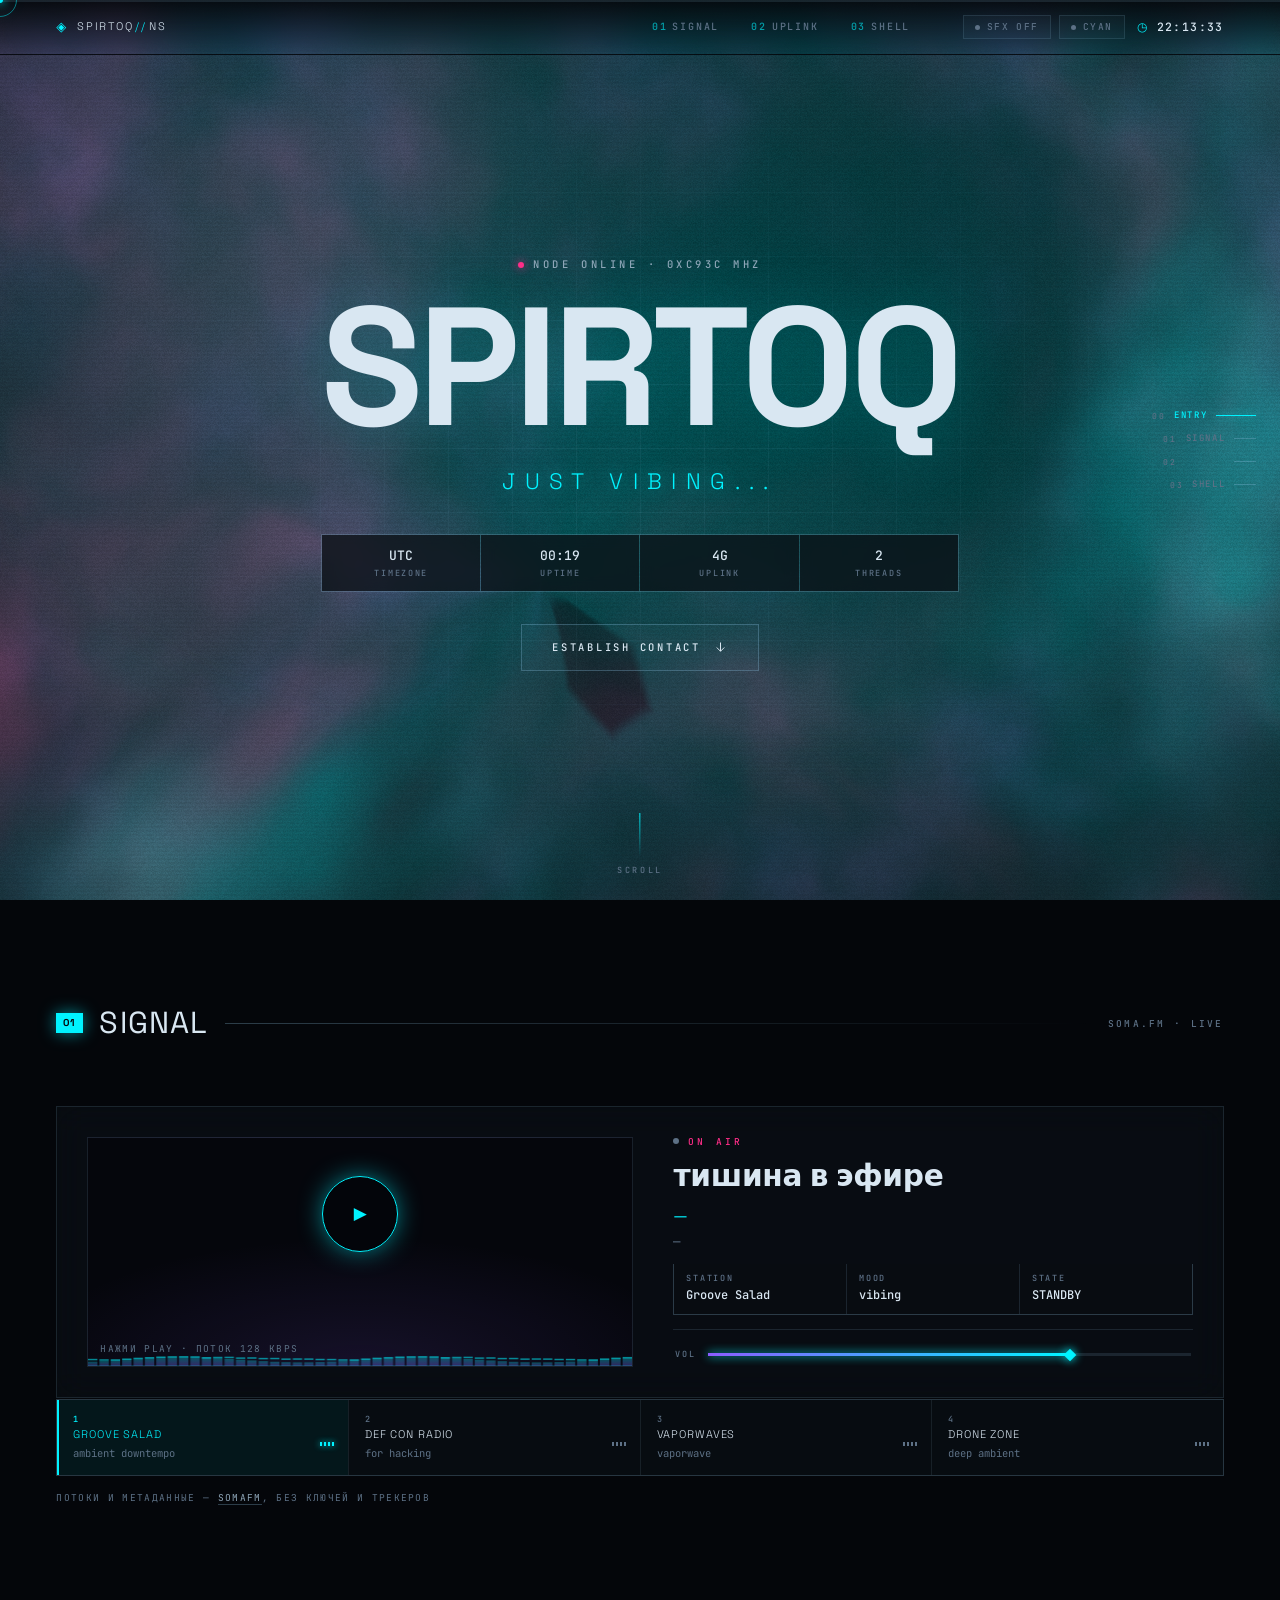
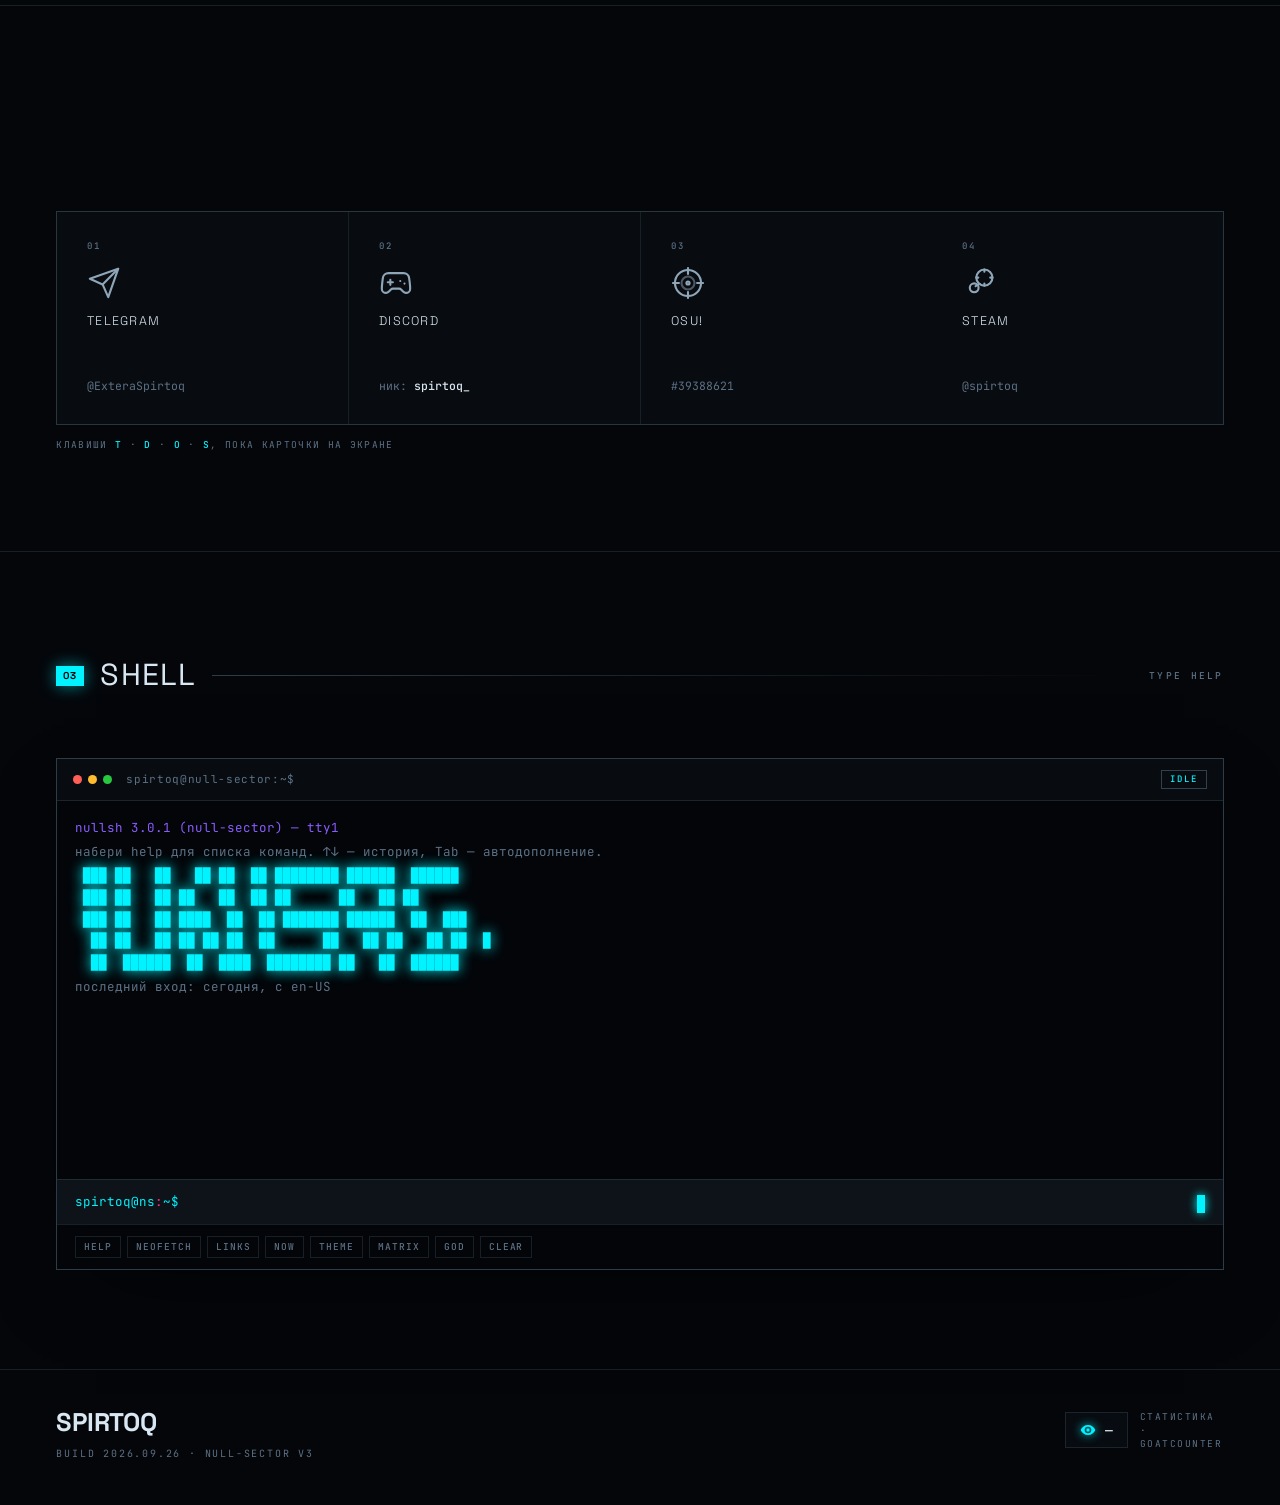
==== commit a9408141: "Replace Last.fm with a real radio player, swap in osu! and Steam Last.fm is unreachable from Russia " ====
--- a/index.html
+++ b/index.html
@@ -56,12 +56,12 @@
       </div>
       <div style="color:#00f3ff;margin-bottom:16px">JavaScript отключён.</div>
       <div style="color:#8fa6b8">
-        Фон, музыка и терминал без него не запустятся.<br>
+        Фон, радио и терминал без него не запустятся.<br>
         Каналы связи:<br>
         <a style="color:#00f3ff" href="https://t.me/ExteraSpirtoq">telegram</a> ·
-        <a style="color:#00f3ff" href="https://Last.fm/user/Spirtoq">last.fm</a> ·
-        <a style="color:#00f3ff" href="https://discord.gg/EkyNTSzQ">discord</a> ·
-        <a style="color:#00f3ff" href="https://shikimori.one/SpirtoQ">shikimori</a>
+        <a style="color:#00f3ff" href="https://osu.ppy.sh/users/39388621">osu!</a> ·
+        <a style="color:#00f3ff" href="https://steamcommunity.com/id/spirtoq/">steam</a><br>
+        ник в discord: <b style="color:#d9e7f2">spirtoq_</b>
       </div>
     </div>
   </div>
@@ -165,36 +165,58 @@
       <span class="sect__no">01</span>
       <h2 class="sect__title">signal</h2>
       <span class="sect__rule" aria-hidden="true"></span>
-      <span class="sect__hint">last.fm · live</span>
-    </div>
-
-    <div class="np reveal" id="np">
-      <div class="np__art" data-tilt data-mag>
-        <div class="np__frame">
-          <img id="npImg" alt="" width="300" height="300" decoding="async">
-          <div class="np__glitch" aria-hidden="true"><img id="npImg2" alt="" decoding="async"></div>
+      <span class="sect__hint">soma.fm · live</span>
+    </div>
+
+    <div class="radio reveal" id="radio">
+      <!-- left: deck + spectrum -->
+      <div class="radio__deck" data-mag>
+        <canvas id="spectrum" class="radio__spec" aria-hidden="true"></canvas>
+
+        <button class="radio__play" id="radioPlay" type="button" data-mag
+                aria-label="Слушать" aria-pressed="false">
+          <span class="radio__playring" aria-hidden="true"></span>
+          <span class="radio__playicon" id="radioPlayIcon" aria-hidden="true">▶</span>
+        </button>
+
+        <div class="radio__corner radio__corner--tl" aria-hidden="true"></div>
+        <div class="radio__corner radio__corner--br" aria-hidden="true"></div>
+
+        <p class="radio__hint" id="radioHint">нажми play · поток 128 kbps</p>
+        <div id="radioAudio"></div>
+      </div>
+
+      <!-- right: what's on air right now -->
+      <div class="radio__meta">
+        <p class="radio__label"><span class="radio__dot" aria-hidden="true"></span>on air</p>
+
+        <h3 class="radio__track" id="radioTrack">тишина в эфире</h3>
+        <p class="radio__artist" id="radioArtist">—</p>
+        <p class="radio__album"  id="radioAlbum">—</p>
+
+        <dl class="radio__facts">
+          <div><dt>station</dt><dd id="radioStation">Groove Salad</dd></div>
+          <div><dt>mood</dt><dd id="radioMood">vibing</dd></div>
+          <div><dt>state</dt><dd id="radioState">STANDBY</dd></div>
+        </dl>
+
+        <div class="radio__vol">
+          <label for="radioVol">vol</label>
+          <span class="radio__volwrap">
+            <input id="radioVol" type="range" min="0" max="100" value="75" step="1"
+                   aria-label="Громкость">
+            <span class="radio__voltrack" aria-hidden="true"><i id="radioVolFill"></i></span>
+          </span>
         </div>
-        <div class="np__ring" aria-hidden="true"></div>
-        <div class="np__eq" id="npEq" aria-hidden="true">
-          <i></i><i></i><i></i><i></i><i></i><i></i><i></i>
-        </div>
-      </div>
-
-      <div class="np__meta">
-        <p class="np__label">now playing</p>
-        <h3 class="np__title" id="npTitle">acquiring stream…</h3>
-        <p class="np__artist" id="npArtist">—</p>
-        <p class="np__album"  id="npAlbum">—</p>
-        <dl class="np__facts">
-          <div><dt>state</dt><dd id="npState">SCANNING</dd></div>
-          <div><dt>at</dt><dd id="npWhen">—</dd></div>
-          <div><dt>src</dt><dd>ws.audioscrobbler</dd></div>
-        </dl>
-        <a class="np__link" id="npLink" href="https://last.fm/user/Spirtoq" target="_blank" rel="noopener" data-mag>
-          open in last.fm <svg viewBox="0 0 24 24" aria-hidden="true"><path d="M7 17L17 7M9 7h8v8"/></svg>
-        </a>
-      </div>
-    </div>
+      </div>
+    </div>
+
+    <div class="stns reveal" id="radioStations" role="group" aria-label="Станции"></div>
+
+    <p class="radio__credit">
+      потоки и метаданные — <a href="https://somafm.com/" target="_blank" rel="noopener">SomaFM</a>,
+      без ключей и трекеров
+    </p>
   </section>
 
   <!-- ═══════════ 02 · UPLINK / links ═══════════ -->
@@ -207,6 +229,7 @@
     </div>
 
     <div class="cards" id="cards">
+      <!-- 01 · telegram -->
       <a class="card" href="https://t.me/ExteraSpirtoq" target="_blank" rel="noopener"
          data-tilt data-mag data-channel="telegram" data-key="t" data-label="telegram">
         <span class="card__no">01</span>
@@ -214,30 +237,17 @@
           <svg viewBox="0 0 24 24"><path d="M22 2 11 13"/><path d="M22 2l-7 20-4-9-9-4 20-7z"/></svg>
         </span>
         <span class="card__name">telegram</span>
-        <span class="card__desc">прямой канал связи</span>
+        <span class="card__desc">@ExteraSpirtoq</span>
         <span class="card__go" aria-hidden="true">↗</span>
         <span class="card__shine" aria-hidden="true"></span>
       </a>
 
-      <a class="card" href="https://Last.fm/user/Spirtoq" target="_blank" rel="noopener"
-         data-tilt data-mag data-channel="lastfm" data-key="l" data-label="last.fm">
+      <!-- 02 · discord — copies the nick instead of following a link -->
+      <button class="card card--copy" type="button" id="dcCard"
+              data-tilt data-mag data-copy="spirtoq_" data-channel="discord" data-key="d"
+              data-label="скопировать ник"
+              aria-label="Скопировать ник Discord: spirtoq_">
         <span class="card__no">02</span>
-        <span class="card__ico" aria-hidden="true">
-          <svg viewBox="0 0 24 24">
-            <circle cx="12" cy="12" r="9.2"/><circle cx="12" cy="12" r="5.4" opacity=".45"/>
-            <circle cx="12" cy="12" r="2.1"/>
-            <path d="M12 2.8v1.6M12 19.6v1.6M2.8 12h1.6M19.6 12h1.6"/>
-          </svg>
-        </span>
-        <span class="card__name">last.fm</span>
-        <span class="card__desc">scrobbling log</span>
-        <span class="card__go" aria-hidden="true">↗</span>
-        <span class="card__shine" aria-hidden="true"></span>
-      </a>
-
-      <a class="card" href="https://discord.gg/EkyNTSzQ" target="_blank" rel="noopener"
-         data-tilt data-mag data-channel="discord" data-key="d" data-label="discord">
-        <span class="card__no">03</span>
         <span class="card__ico" aria-hidden="true">
           <svg viewBox="0 0 24 24">
             <path d="M17.3 5H6.7A4 4 0 0 0 2.7 8.6c-.006.05-.01.1-.017.15C2.6 9.4 2 14.5 2 16a3 3 0 0 0 3 3c1 0 1.5-.5 2-1l1.4-1.4a2 2 0 0 1 1.4-.6h4.4a2 2 0 0 1 1.4.6L17 18c.5.5 1 1 2 1a3 3 0 0 0 3-3c0-1.5-.6-6.6-.7-7.3A4 4 0 0 0 17.3 5z"/>
@@ -245,26 +255,49 @@
           </svg>
         </span>
         <span class="card__name">discord</span>
-        <span class="card__desc">voice comms</span>
+        <span class="card__desc">ник: <b class="card__val">spirtoq_</b></span>
+        <span class="card__go" aria-hidden="true">⧉</span>
+        <span class="card__shine" aria-hidden="true"></span>
+      </button>
+
+      <!-- 03 · osu! -->
+      <a class="card" href="https://osu.ppy.sh/users/39388621" target="_blank" rel="noopener"
+         data-tilt data-mag data-channel="osu" data-key="o" data-label="osu! профиль">
+        <span class="card__no">03</span>
+        <span class="card__ico" aria-hidden="true">
+          <svg viewBox="0 0 24 24">
+            <circle cx="12" cy="12" r="9.2"/>
+            <circle cx="12" cy="12" r="4.6" opacity=".5"/>
+            <path d="M12 1.4v4.2M12 18.4v4.2M1.4 12h4.2M18.4 12h4.2"/>
+            <circle cx="12" cy="12" r="1.1"/>
+          </svg>
+        </span>
+        <span class="card__name">osu!</span>
+        <span class="card__desc">#39388621</span>
         <span class="card__go" aria-hidden="true">↗</span>
         <span class="card__shine" aria-hidden="true"></span>
       </a>
 
-      <a class="card" href="https://shikimori.one/SpirtoQ" target="_blank" rel="noopener"
-         data-tilt data-mag data-channel="shikimori" data-key="s" data-label="shikimori">
+      <!-- 04 · steam -->
+      <a class="card" href="https://steamcommunity.com/id/spirtoq/" target="_blank" rel="noopener"
+         data-tilt data-mag data-channel="steam" data-key="s" data-label="steam профиль">
         <span class="card__no">04</span>
         <span class="card__ico" aria-hidden="true">
           <svg viewBox="0 0 24 24">
-            <path d="M12 2.5l2.1 6.2 6.2 2.1-6.2 2.1L12 19.1l-2.1-6.2L3.7 10.8l6.2-2.1L12 2.5z"/>
-            <path d="M18.6 16.4l.9 2.5 2.5.9-2.5.9-.9 2.5-.9-2.5-2.5-.9 2.5-.9.9-2.5z" opacity=".55"/>
+            <circle cx="15.8" cy="8.2" r="5.7"/>
+            <circle cx="8.6" cy="15.4" r="3.1"/>
+            <path d="M12.4 12.6 9.6 14.2"/>
+            <path d="M15.8 2.5v1.6M21.5 8.2h-1.6M15.8 13.9v-1.5M10 8.2h1.5"/>
           </svg>
         </span>
-        <span class="card__name">shikimori</span>
-        <span class="card__desc">media archive</span>
+        <span class="card__name">steam</span>
+        <span class="card__desc">@spirtoq</span>
         <span class="card__go" aria-hidden="true">↗</span>
         <span class="card__shine" aria-hidden="true"></span>
       </a>
     </div>
+
+    <p class="cards__hint">клавиши <b>T</b> · <b>D</b> · <b>O</b> · <b>S</b>, пока карточки на экране</p>
   </section>
 
   <!-- ═══════════ 03 · SHELL / terminal ═══════════ -->
@@ -331,6 +364,7 @@
 <!-- ═══════════ SCRIPTS ═══════════ -->
 <script src="js/gl.js" defer></script>
 <script src="js/audio.js" defer></script>
+<script src="js/radio.js" defer></script>
 <script src="js/terminal.js" defer></script>
 <script src="js/app.js" defer></script>
 
--- a/css/main.css
+++ b/css/main.css
@@ -481,108 +481,192 @@
   transition:opacity .9s var(--ease), transform .9s var(--ease), filter .9s var(--ease); }
 .reveal.in{ opacity:1; transform:none; filter:none; }
 
-/* ═════════ 07 · NOW PLAYING ═════════ */
-.np{
-  display:grid; grid-template-columns:minmax(0,300px) minmax(0,1fr);
-  gap:clamp(28px, 5vw, 64px); align-items:center;
+/* ═════════ 07 · RADIO ═════════ */
+.radio{
+  display:grid; grid-template-columns:minmax(0,1.05fr) minmax(0,1fr);
+  gap:clamp(22px,3.2vw,44px); align-items:stretch;
   border:1px solid var(--line); background:var(--glass);
   backdrop-filter:blur(16px) saturate(1.2);
   -webkit-backdrop-filter:blur(16px) saturate(1.2);
-  padding:clamp(22px, 3.4vw, 42px); position:relative;
-}
-.np::before, .np::after{
-  content:''; position:absolute; width:14px; height:14px;
-  border:1px solid var(--a1); pointer-events:none;
-}
-.np::before{ top:-1px; left:-1px; border-right:0; border-bottom:0; }
-.np::after{ bottom:-1px; right:-1px; border-left:0; border-top:0; }
-
-.np__art{ position:relative; aspect-ratio:1; }
-.np__frame{
-  position:absolute; inset:0; overflow:hidden;
-  border:1px solid var(--line-2); background:var(--bg-2);
-}
-.np__frame img{ width:100%; height:100%; object-fit:cover;
-  filter:saturate(.85) contrast(1.1) brightness(.92); transition:transform .8s var(--ease); }
-.np__art:hover .np__frame img{ transform:scale(1.07); }
-.np__glitch{ position:absolute; inset:0; opacity:.0; }
-.np.live .np__glitch{ animation:npgl 3.2s steps(1) infinite; }
-@keyframes npgl{
-  0%,86%,100%{ opacity:0; transform:none }
-  87%{ opacity:.5; transform:translate(-6px,3px) }
-  90%{ opacity:.35; transform:translate(5px,-2px) }
-  93%{ opacity:.25; transform:none }
-}
-.np__glitch img{ width:100%; height:100%; object-fit:cover; mix-blend-mode:screen; }
-
-.np__ring{
-  position:absolute; inset:-14px; border:1px solid var(--line-2);
-  border-radius:50%; pointer-events:none;
-  border-top-color:var(--a1); border-right-color:var(--a1);
-  opacity:.7; animation:spin 6s linear infinite;
-  mask-image:radial-gradient(closest-side, #000 88%, transparent);
-  -webkit-mask-image:radial-gradient(closest-side, #000 88%, transparent);
-}
-html.live .np__ring{
-  animation-duration:2.2s;
-  box-shadow:0 0 22px -4px var(--a1);
-  opacity:1;
-}
-
-.np__eq{
-  position:absolute; left:0; right:0; bottom:-1px; height:26px;
-  display:flex; align-items:flex-end; justify-content:center; gap:3px;
-  padding-bottom:8px; pointer-events:none;
-}
-.np__eq i{ width:3px; height:20%; background:var(--a1); box-shadow:0 0 8px var(--a1);
-  opacity:.35; transition:height .18s ease; }
-html.live .np__eq i{ opacity:1; animation:eq 1.05s ease-in-out infinite; }
-html.live .np__eq i:nth-child(2){ animation-delay:.12s }
-html.live .np__eq i:nth-child(3){ animation-delay:.26s }
-html.live .np__eq i:nth-child(4){ animation-delay:.06s }
-html.live .np__eq i:nth-child(5){ animation-delay:.34s }
-html.live .np__eq i:nth-child(6){ animation-delay:.2s }
-html.live .np__eq i:nth-child(7){ animation-delay:.42s }
-@keyframes eq{ 0%,100%{ height:18% } 50%{ height:100% } }
-
-.np__meta{ min-width:0; }
-.np__label{
-  font:500 9.5px/1 var(--mono); letter-spacing:.32em; text-transform:uppercase;
-  color:var(--a2); margin-bottom:14px;
-}
-.np.live .np__label{ animation:pulse 2.4s ease-in-out infinite; }
-.np__title{
+  padding:clamp(18px,2.6vw,30px);
+}
+
+/* ── deck ─────────────────────────────────────────────── */
+.radio__deck{
+  position:relative; overflow:hidden;
+  min-height:230px; display:grid; place-items:center;
+  border:1px solid var(--line);
+  background:
+    radial-gradient(90% 80% at 50% 100%, color-mix(in srgb, var(--a3) 12%, transparent), transparent 70%),
+    color-mix(in srgb, var(--bg) 66%, transparent);
+}
+.radio__spec{ position:absolute; inset:0; width:100%; height:100%; }
+
+.radio__play{
+  position:relative; z-index:2;
+  width:76px; height:76px; border-radius:50%;
+  display:grid; place-items:center;
+  border:1px solid var(--a1); color:var(--a1);
+  background:color-mix(in srgb, var(--bg) 72%, transparent);
+  backdrop-filter:blur(6px); -webkit-backdrop-filter:blur(6px);
+  transition:.35s var(--ease);
+  box-shadow:0 0 30px -8px var(--a1);
+}
+.radio__play:hover{ background:var(--a1); color:#000; transform:scale(1.06); }
+.radio__playicon{ font-size:17px; line-height:1; margin-left:2px; letter-spacing:1px; }
+.radio__playring{
+  position:absolute; inset:-12px; border-radius:50%;
+  border:1px solid color-mix(in srgb, var(--a1) 40%, transparent);
+  opacity:0; transition:opacity .4s var(--ease);
+}
+html.onair .radio__playring{ opacity:1; animation:sonar 2.6s var(--ease-io) infinite; }
+@keyframes sonar{
+  0%  { transform:scale(.9);  opacity:.8 }
+  100%{ transform:scale(1.5); opacity:0 }
+}
+
+.radio__corner{ position:absolute; width:12px; height:12px; border:1px solid var(--a1); opacity:.5; }
+.radio__corner--tl{ top:-1px; left:-1px; border-right:0; border-bottom:0; }
+.radio__corner--br{ bottom:-1px; right:-1px; border-left:0; border-top:0; }
+
+.radio__hint{
+  position:absolute; left:12px; bottom:10px; z-index:2;
+  font:400 9.5px/1.4 var(--mono); letter-spacing:.14em;
+  text-transform:uppercase; color:var(--muted);
+  max-width:calc(100% - 24px);
+}
+.radio__deck.is-buf .radio__hint::after{
+  content:' · буферизация'; color:var(--a2);
+}
+
+/* ── metadata ─────────────────────────────────────────── */
+.radio__meta{ display:flex; flex-direction:column; min-width:0; }
+.radio__label{
+  display:flex; align-items:center; gap:9px;
+  font:500 9.5px/1 var(--mono); letter-spacing:.32em;
+  text-transform:uppercase; color:var(--a2);
+  margin-bottom:14px;
+}
+.radio__dot{
+  width:6px; height:6px; border-radius:50%; background:var(--muted);
+  transition:.4s var(--ease);
+}
+html.onair .radio__dot{
+  background:var(--a2); box-shadow:0 0 10px var(--a2); animation:pulse 1.6s ease-in-out infinite;
+}
+html.onair #radioState{ color:var(--a2); }
+
+.radio__track{
   font-family:var(--disp); font-weight:700;
-  font-size:clamp(1.15rem, 3.4vw, 2.2rem); line-height:1.12; letter-spacing:-.01em;
+  font-size:clamp(1.05rem,2.9vw,1.85rem); line-height:1.14;
+  letter-spacing:-.01em; word-break:break-word;
+}
+.radio__artist{
+  margin-top:9px; font-size:clamp(.88rem,1.9vw,1.02rem); font-weight:400;
+  letter-spacing:.15em; text-transform:uppercase; color:var(--a1);
   word-break:break-word;
 }
-.np__artist{
-  margin-top:9px; font-size:clamp(.9rem,2vw,1.05rem); font-weight:400;
-  letter-spacing:.16em; text-transform:uppercase; color:var(--a1);
-}
-.np__album{
+.radio__album{
   margin-top:4px; font:400 12.5px/1.5 var(--mono);
   color:var(--muted); word-break:break-word;
 }
-.np__facts{
+
+.radio__facts{
   display:grid; grid-template-columns:repeat(3,minmax(0,1fr));
-  gap:1px; margin:22px 0; background:var(--line); border:1px solid var(--line);
-}
-.np__facts > div{ padding:10px 12px; background:color-mix(in srgb, var(--bg) 80%, transparent); }
-.np__facts dt{ font:500 8.5px/1 var(--mono); letter-spacing:.2em;
+  gap:1px; margin:auto 0 0; background:var(--line);
+  border:1px solid var(--line); border-top:0;
+}
+.radio__facts > div{ padding:10px 12px; background:color-mix(in srgb, var(--bg) 80%, transparent); }
+.radio__facts dt{ font:500 8.5px/1 var(--mono); letter-spacing:.2em;
   text-transform:uppercase; color:var(--muted); }
-.np__facts dd{ margin-top:6px; font:500 12px/1.3 var(--mono); color:var(--fg);
+.radio__facts dd{ margin-top:6px; font:500 12px/1.3 var(--mono); color:var(--fg);
   word-break:break-word; }
 
-.np__link{
-  display:inline-flex; align-items:center; gap:9px;
-  font:500 10px/1 var(--mono); letter-spacing:.22em; text-transform:uppercase;
-  color:var(--fg-dim); border-bottom:1px solid var(--line-2); padding-bottom:5px;
-  transition:.3s var(--ease);
-}
-.np__link svg{ width:13px; height:13px; fill:none; stroke:currentColor; stroke-width:1.7; }
-.np__link:hover{ color:var(--a1); border-color:var(--a1); }
-
+/* ── volume ───────────────────────────────────────────── */
+.radio__vol{
+  display:flex; align-items:center; gap:12px;
+  padding:13px 2px 0; margin-top:14px;
+  border-top:1px solid var(--line);
+}
+.radio__vol label{
+  font:500 8.5px/1 var(--mono); letter-spacing:.2em;
+  text-transform:uppercase; color:var(--muted);
+}
+/* the native range sits invisibly on top of the drawn track, so it stays
+   fully draggable and keyboard accessible */
+.radio__volwrap{
+  position:relative; flex:1; display:block; height:24px;
+}
+.radio__volwrap input{
+  position:absolute; inset:0; z-index:2;
+  width:100%; height:100%; margin:0; padding:0;
+  opacity:0; cursor:pointer; -webkit-appearance:none; appearance:none;
+  background:transparent;
+}
+.radio__voltrack{
+  position:absolute; left:0; right:0; top:50%; margin-top:-1.5px;
+  height:3px; background:var(--line); pointer-events:none;
+}
+.radio__voltrack i{
+  position:relative; display:block; height:100%; width:75%;
+  background:linear-gradient(90deg, var(--a3), var(--a1));
+  box-shadow:0 0 10px var(--a1);
+}
+.radio__voltrack i::after{
+  content:''; position:absolute; top:50%; right:0; width:9px; height:9px;
+  transform:translate(50%,-50%) rotate(45deg);
+  background:var(--a1); box-shadow:0 0 10px var(--a1);
+}
+.radio__volwrap input:focus-visible + .radio__voltrack{
+  outline:1px solid var(--a1); outline-offset:5px;
+}
+
+/* ── station switcher ─────────────────────────────────── */
+.stns{
+  display:grid; gap:1px; margin-top:1px;
+  grid-template-columns:repeat(auto-fit,minmax(180px,1fr));
+  background:var(--line); border:1px solid var(--line);
+}
+.stn{
+  position:relative; text-align:left;
+  display:grid; gap:3px; padding:15px 16px;
+  background:color-mix(in srgb, var(--bg) 74%, transparent);
+  transition:background .35s var(--ease);
+  overflow:hidden;
+}
+.stn::before{
+  content:''; position:absolute; left:0; top:0; bottom:0; width:2px;
+  background:var(--a1); transform:scaleY(0); transform-origin:bottom;
+  transition:transform .4s var(--ease);
+}
+.stn:hover{ background:color-mix(in srgb, var(--bg) 58%, transparent); }
+.stn.on{ background:color-mix(in srgb, var(--a1) 7%, var(--bg)); }
+.stn.on::before{ transform:scaleY(1); }
+.stn__no{ font:500 8.5px/1 var(--mono); letter-spacing:.2em; color:var(--muted); }
+.stn.on .stn__no{ color:var(--a1); }
+.stn__name{
+  font-family:var(--disp); font-size:11px; letter-spacing:.08em;
+  text-transform:uppercase; color:var(--fg);
+}
+.stn.on .stn__name{ color:var(--a1); }
+.stn__tag{ font:400 10.5px/1.3 var(--mono); color:var(--muted); }
+.stn__bars{
+  position:absolute; right:14px; top:50%; transform:translateY(-50%);
+  display:flex; align-items:flex-end; gap:2px; height:16px;
+}
+.stn__bars i{ width:2px; height:20%; background:var(--muted); transition:.3s var(--ease); }
+.stn.on .stn__bars i{ background:var(--a1); box-shadow:0 0 6px var(--a1); }
+html.onair .stn.on .stn__bars i{ animation:eq 1.05s ease-in-out infinite; }
+html.onair .stn.on .stn__bars i:nth-child(2){ animation-delay:.14s }
+html.onair .stn.on .stn__bars i:nth-child(3){ animation-delay:.3s }
+html.onair .stn.on .stn__bars i:nth-child(4){ animation-delay:.06s }
+
+.radio__credit{
+  margin-top:14px; font:400 9.5px/1.6 var(--mono);
+  letter-spacing:.14em; text-transform:uppercase; color:var(--muted);
+}
+.radio__credit a{ color:var(--fg-dim); border-bottom:1px solid var(--line-2); }
+.radio__credit a:hover{ color:var(--a1); border-color:var(--a1); }
 /* ═════════ 08 · CARDS ═════════ */
 .cards{
   display:grid; gap:1px;
@@ -638,6 +722,18 @@
 .card:hover .card__name{ color:var(--a1); }
 .card__no + .card__ico{ margin-top:4px; }
 .card__desc{ font:400 11.5px/1.5 var(--mono); color:var(--muted); }
+.card__val{ color:var(--fg); font-weight:500; }
+
+/* the copy card is a <button>, so it needs an explicit text alignment reset */
+.card--copy{
+  text-align:left; font:inherit; color:inherit;
+  cursor:pointer; width:100%;
+  -webkit-appearance:none; appearance:none;
+}
+.card--copy.done{ background:color-mix(in srgb, var(--a1) 12%, var(--bg)); }
+.card--copy.done .card__val{ color:var(--a1); }
+.card--copy.done .card__go{ opacity:1; transform:none; color:var(--a1); }
+
 .card__go{
   position:absolute; top:clamp(20px,2.6vw,30px); right:clamp(20px,2.6vw,30px);
   font-size:14px; color:var(--muted); opacity:0;
@@ -652,6 +748,12 @@
   transition:background-position .85s var(--ease);
 }
 .card:hover .card__shine{ background-position:-20% 0; }
+
+.cards__hint{
+  margin-top:12px; font:400 9.5px/1.6 var(--mono);
+  letter-spacing:.14em; text-transform:uppercase; color:var(--muted);
+}
+.cards__hint b{ color:var(--a1); font-weight:500; }
 
 /* ═════════ 09 · TERMINAL ═════════ */
 .term{
@@ -800,15 +902,18 @@
   .dots{ display:none; }
 }
 @media (max-width: 860px){
-  .np{ grid-template-columns:1fr; }
-  .np__art{ max-width:260px; }
+  .radio{ grid-template-columns:1fr; }
+  .radio__deck{ min-height:190px; }
   .hero__stats{ grid-template-columns:repeat(2,1fr); }
   .topnav{ display:none; }
   .foot__note{ display:none; }
 }
 @media (max-width: 560px){
   .foot{ flex-direction:column; align-items:flex-start; }
-  .np__facts{ grid-template-columns:1fr; }
+  .radio__facts{ grid-template-columns:1fr 1fr; }
+  .radio__facts > div:last-child{ grid-column:1 / -1; }
+  .radio__deck{ min-height:158px; }
+  .stns{ grid-template-columns:1fr 1fr; }
   .term__out{ height:300px; }
   .cta{ width:100%; justify-content:center; }
 
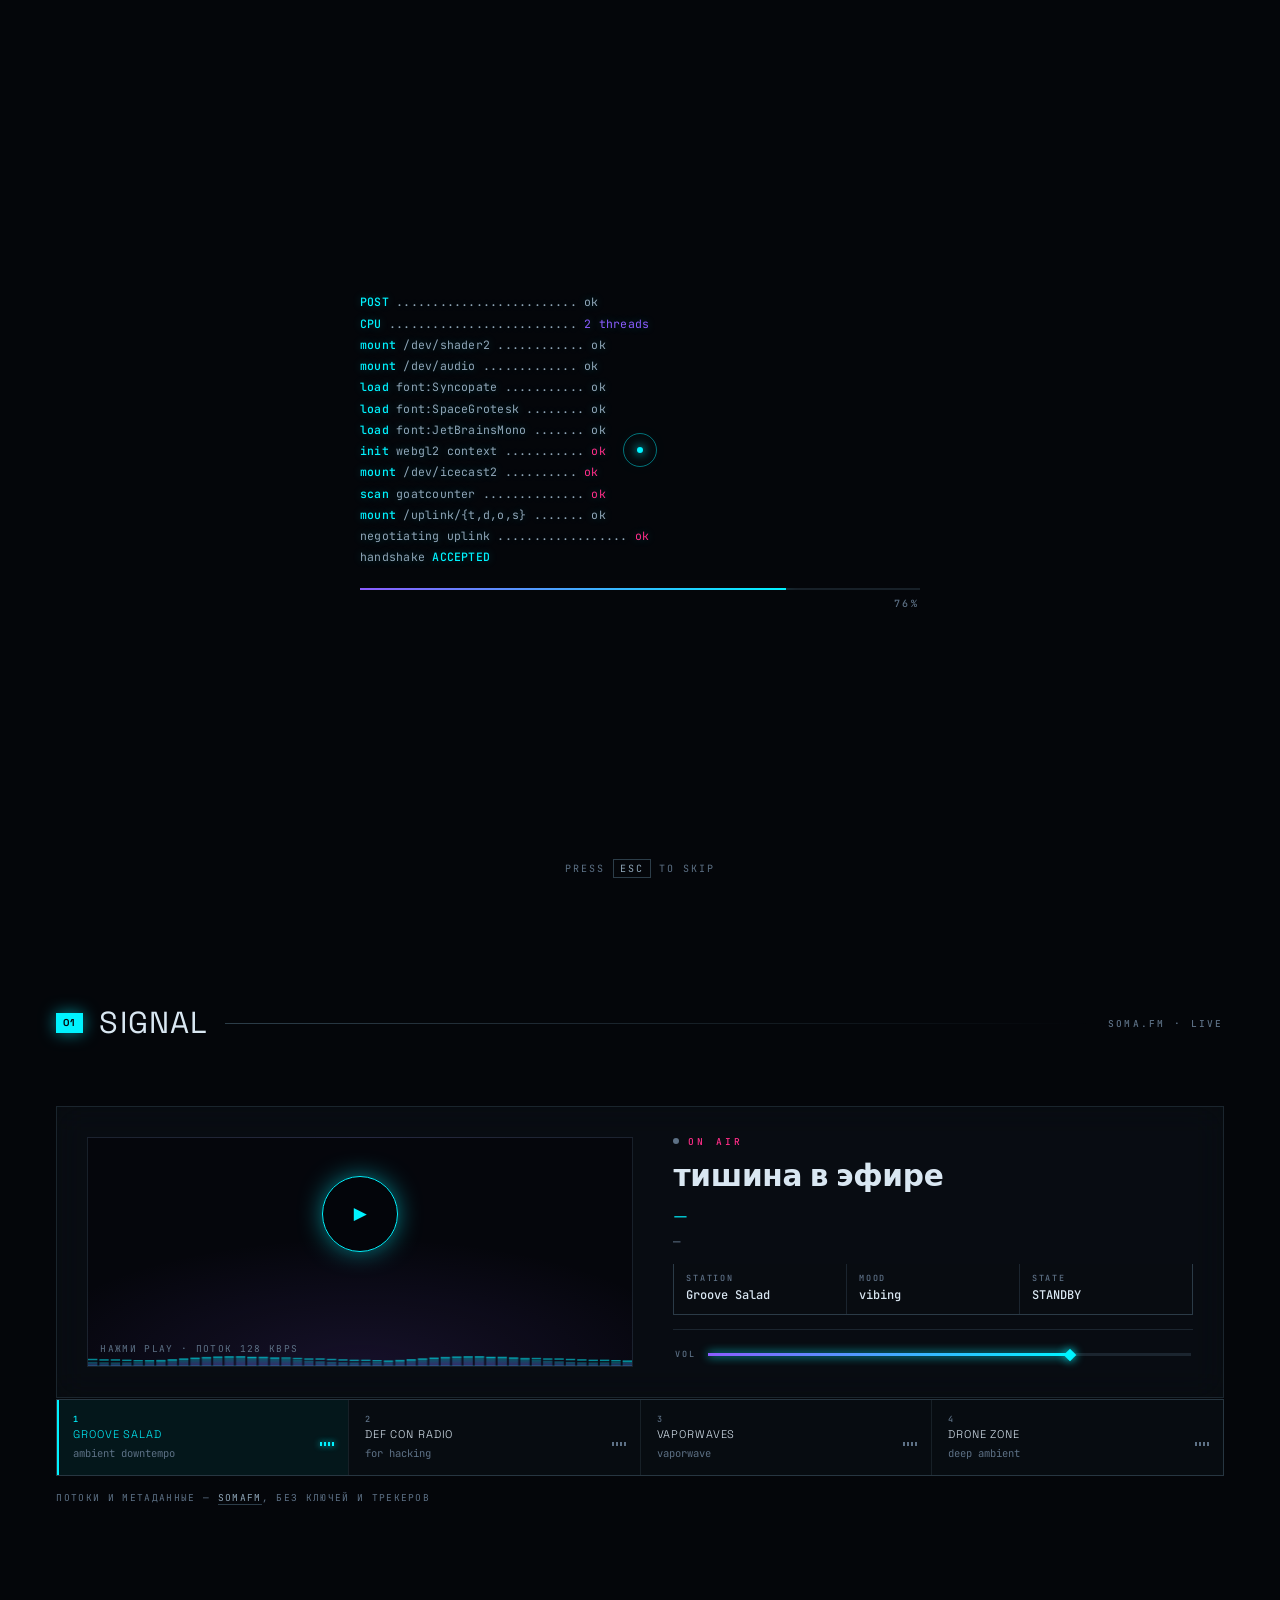
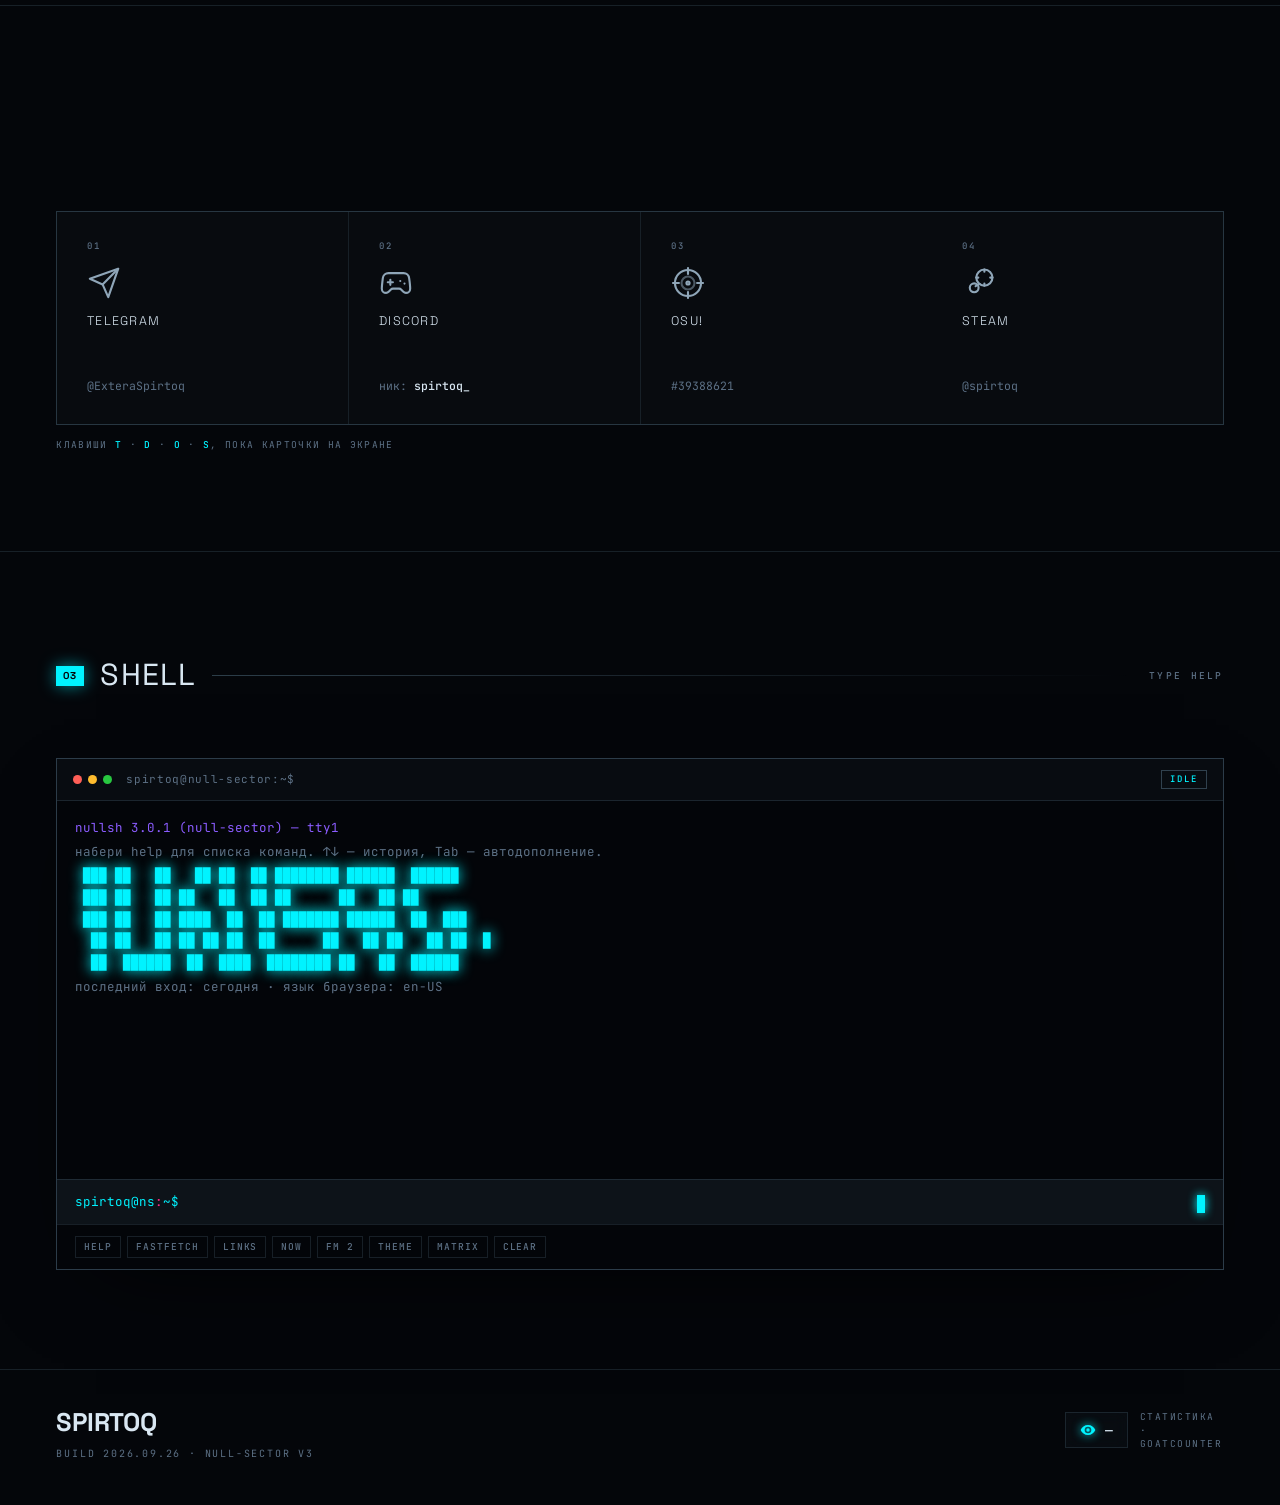
==== commit ff8f79e2: "v3.1 — курсор, fastfetch, 14 команд, грамматика, без README курсор: кольцо больше не уезжает при наж" ====
--- a/index.html
+++ b/index.html
@@ -80,8 +80,10 @@
 <!-- ═══════════════ LAYER 2 · cursor ═══════════════ -->
 <div class="cur" aria-hidden="true">
   <span class="cur__dot"></span>
-  <span class="cur__ring"></span>
-  <span class="cur__label"></span>
+  <span class="cur__ring">
+    <span class="cur__disc"></span>
+    <span class="cur__label"></span>
+  </span>
 </div>
 
 <!-- ═══════════════ LAYER 3 · boot ═══════════════ -->
@@ -326,8 +328,8 @@
       </form>
 
       <div class="term__hints" id="termHints" aria-hidden="true">
-        <span>help</span><span>neofetch</span><span>links</span><span>now</span>
-        <span>theme</span><span>matrix</span><span>god</span><span>clear</span>
+        <span>help</span><span>fastfetch</span><span>links</span><span>now</span>
+        <span>fm 2</span><span>theme</span><span>matrix</span><span>clear</span>
       </div>
     </div>
   </section>
--- a/css/main.css
+++ b/css/main.css
@@ -164,34 +164,51 @@
   80%{transform:translate(4%,2%)}   100%{transform:translate(0,0)}
 }
 
-/* cursor */
+/* cursor
+   The wrappers (.cur__dot, .cur__ring) are zero-size boxes whose only job is to
+   carry a translate. Everything with a dimension lives on a child, and sizing
+   happens with the standalone `scale` property — never with width/height/margin.
+   Scaling a child about its own centre, where that centre sits exactly on the
+   pointer, is the only way to guarantee the ring can't drift off the dot. */
 .cur{ position:fixed; top:0; left:0; z-index:9998; pointer-events:none; opacity:0;
       transition:opacity .4s var(--ease); }
 html.has-cursor .cur{ opacity:1; }
 html.has-cursor, html.has-cursor *{ cursor:none !important; }
-.cur__dot{
-  position:absolute; width:6px; height:6px; margin:-3px 0 0 -3px; border-radius:50%;
+
+.cur__dot, .cur__ring{
+  position:absolute; top:0; left:0; width:0; height:0;
+  will-change:transform; contain:layout style;
+}
+.cur__dot::before{
+  content:''; position:absolute; left:-3px; top:-3px;
+  width:6px; height:6px; border-radius:50%;
   background:var(--a1); box-shadow:0 0 8px var(--a1), 0 0 20px var(--a1);
-}
-.cur__ring{
-  position:absolute; width:34px; height:34px; margin:-17px 0 0 -17px; border-radius:50%;
+  transition:scale .28s var(--ease);
+}
+html.cur-hot .cur__dot::before{ scale:.4; }
+
+.cur__disc{
+  position:absolute; left:-17px; top:-17px;
+  width:34px; height:34px; border-radius:50%;
   border:1px solid color-mix(in srgb, var(--a1) 45%, transparent);
-  transition: width .3s var(--ease), height .3s var(--ease), margin .3s var(--ease),
-              border-color .3s var(--ease), background .3s var(--ease);
-}
+  background:transparent;
+  transition:scale .28s var(--ease), border-color .28s var(--ease),
+             background .28s var(--ease);
+}
+html.cur-hot .cur__disc{
+  scale:1.82;
+  background:color-mix(in srgb, var(--a1) 9%, transparent);
+  border-color:var(--a1);
+}
+.cur.is-press .cur__disc{ scale:1.5; }
+
 .cur__label{
-  position:absolute; left:22px; top:8px; white-space:nowrap;
+  position:absolute; left:24px; top:-5px; white-space:nowrap;
   font:500 9px/1 var(--mono); letter-spacing:.22em; text-transform:uppercase;
   color:var(--a1); opacity:0; transform:translateY(4px);
-  transition:opacity .25s var(--ease), transform .25s var(--ease);
-}
-html.cur-hot .cur__ring{
-  width:62px; height:62px; margin:-31px 0 0 -31px;
-  background:color-mix(in srgb, var(--a1) 9%, transparent);
-  border-color:var(--a1);
-}
-html.cur-hot .cur__label{ opacity:1; transform:none; }
-html.cur-hot .cur__dot{ transform:scale(.4); }
+  transition:opacity .25s var(--ease), transform .25s var(--ease), left .28s var(--ease);
+}
+html.cur-hot .cur__label{ opacity:1; transform:none; left:36px; }
 
 /* ═════════ 03 · BOOT ═════════ */
 .boot{
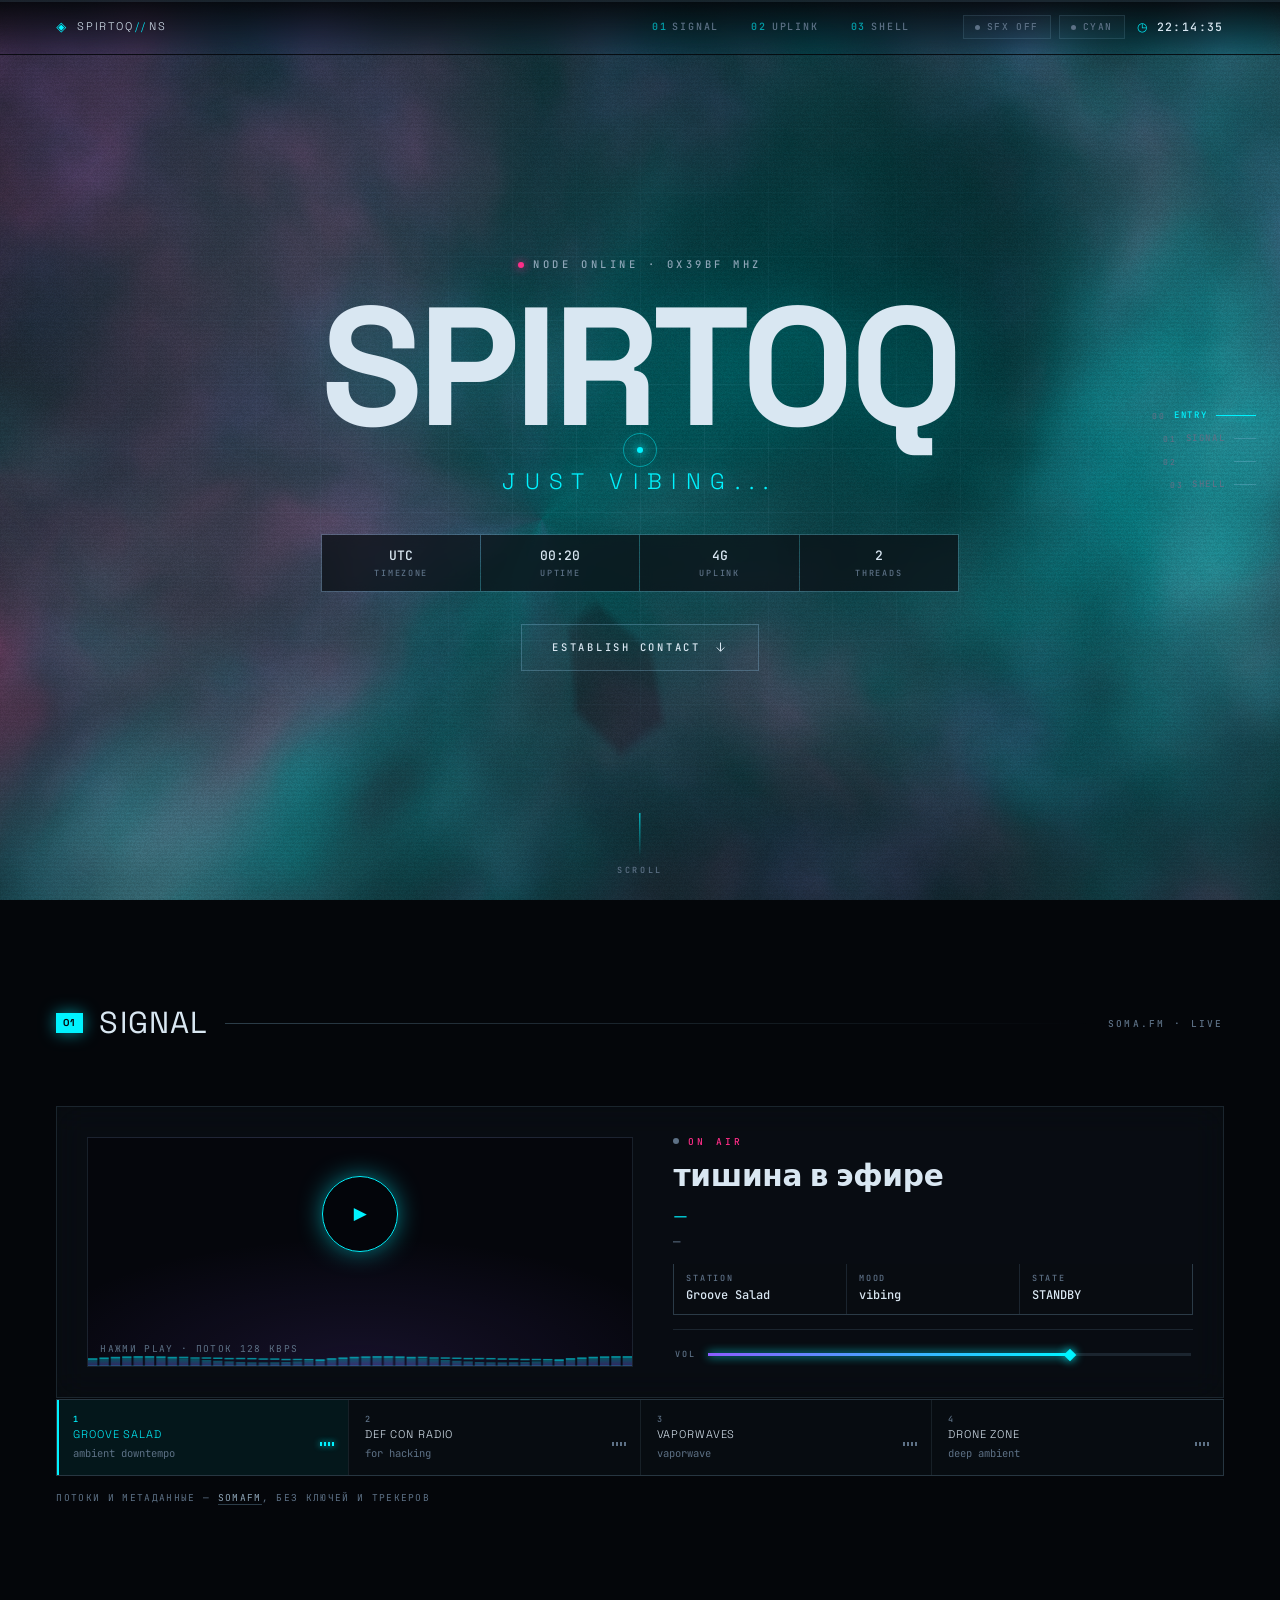
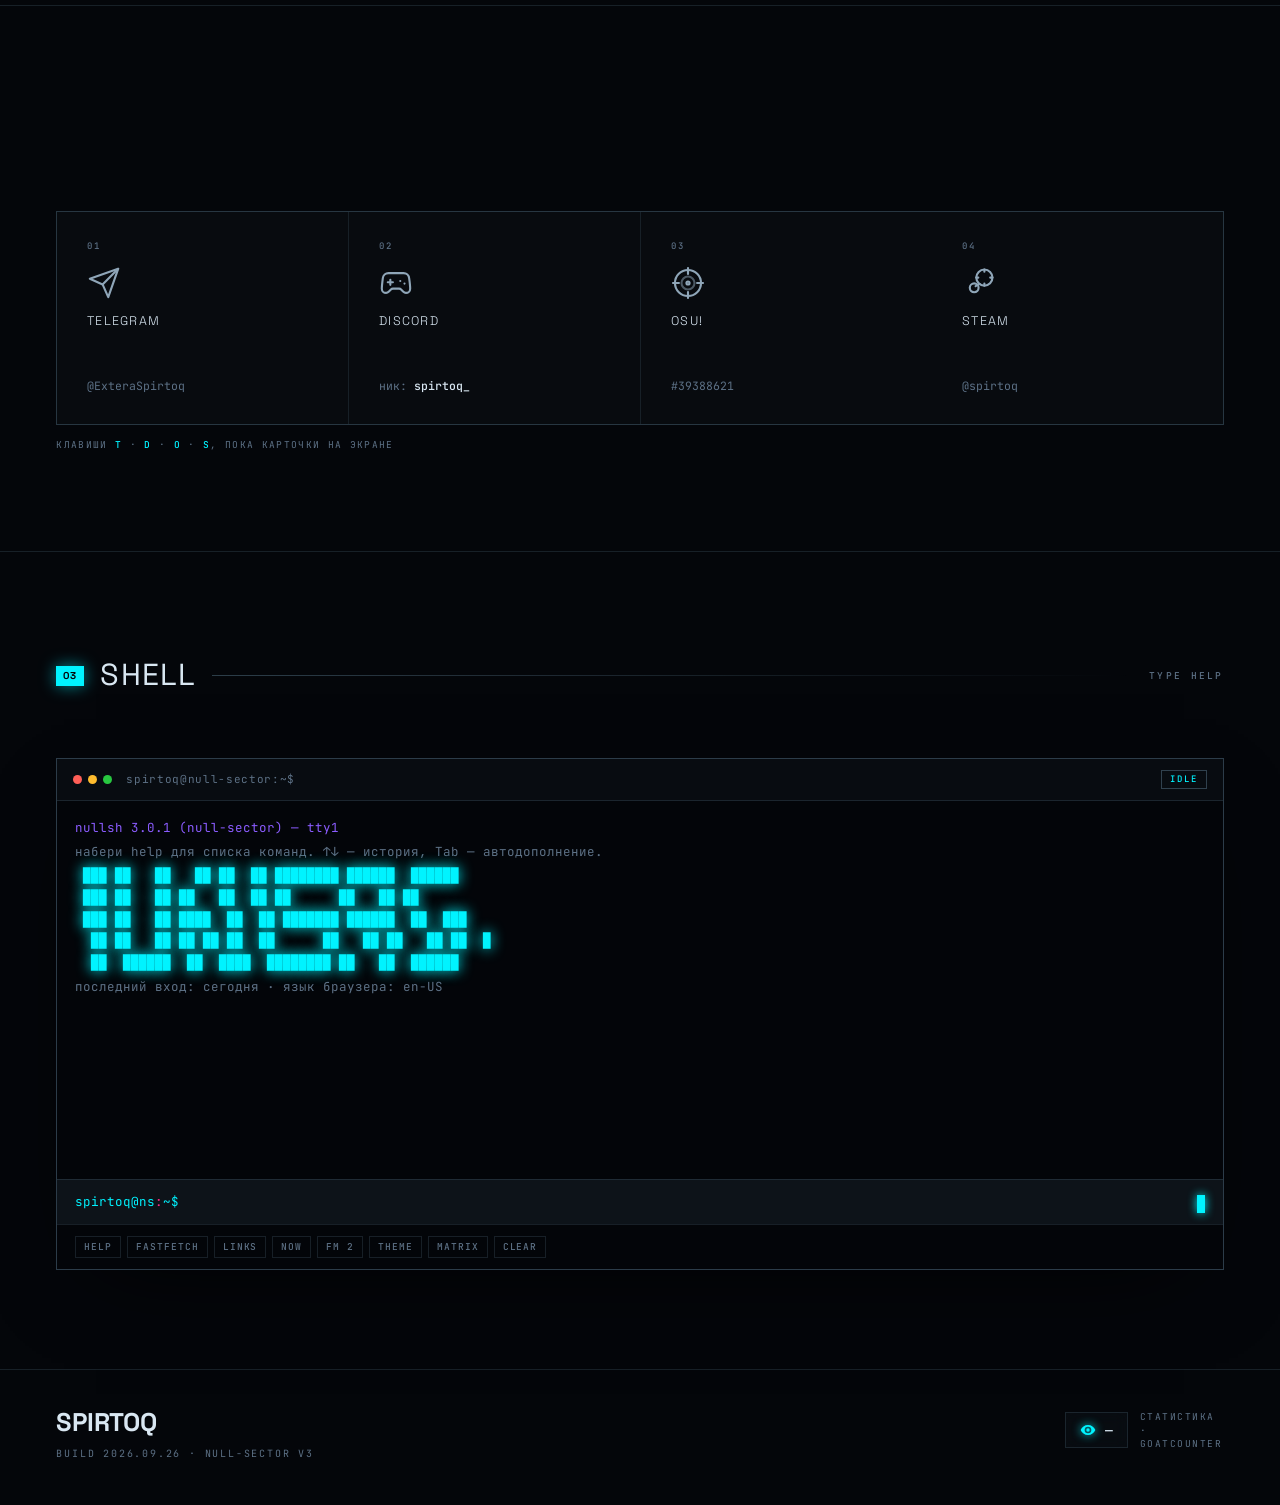
==== commit c76b0a16: "аватар реагирует на курсор Клик по SPIRTOQ открывал статичную картинку и закрывался по любому клику." ====
--- a/index.html
+++ b/index.html
@@ -357,8 +357,11 @@
 <!-- ═══════════ OVERLAYS ═══════════ -->
 <div class="eject" id="eject" hidden>
   <button class="eject__x" id="ejectX" type="button" aria-label="закрыть">✕</button>
-  <img id="ejectImg" alt="avatar" decoding="async">
-  <span class="eject__cap">SIGNAL ACQUIRED — click anywhere to dismiss</span>
+  <div class="eject__stage" id="ejectStage">
+    <i class="eject__wave" id="ejectWave"></i>
+    <img id="ejectImg" alt="avatar" decoding="async">
+  </div>
+  <span class="eject__cap" id="ejectCap">SIGNAL ACQUIRED — наведи и кликни по картинке</span>
 </div>
 
 <div class="toast" id="toast" role="status" aria-live="polite" hidden></div>
--- a/css/main.css
+++ b/css/main.css
@@ -879,12 +879,72 @@
   animation:fadein .3s both; cursor:pointer;
 }
 .eject img{
-  max-width:min(560px, 84vw); max-height:66vh;
+  position:relative; z-index:2;
+  /* Квадрат задаётся заранее, независимо от загрузки: иначе до декодирования
+     гифа (1.9 МБ) пользователь видит пустую полосу в 2px. 66vh в min() —
+     чтобы аватар влезал по высоте на низких экранах. */
+  width:min(560px, 84vw, 66vh); aspect-ratio:1/1; height:auto; object-fit:contain;
   border:1px solid var(--a1);
-  box-shadow:0 0 60px color-mix(in srgb, var(--a1) 30%, transparent);
-  animation:pop .55s var(--ease) both;
+  display:block;
+  /* JS сюда пишет только --px/--py/--rx/--ry/--sc — наклон и параллакс.
+     Никаких width/height/margin: иначе центр снова уедет, как в курсоре. */
+  transform:
+    translate3d(var(--px,0px), var(--py,0px), 0)
+    rotateX(var(--rx,0deg)) rotateY(var(--ry,0deg))
+    scale(var(--sc,1));
+  box-shadow:
+    0 0 calc(28px + 52px * var(--gl,0.2)) color-mix(in srgb, var(--a1) calc(24% + 26% * var(--gl,0.2)), transparent);
+  /* без fill-mode: анимация обязана отпустить transform, иначе inline
+     не применится и наклона не будет видно */
+  animation:pop .55s var(--ease);
 }
 @keyframes pop{ from{ transform:scale(.86) rotate(-2deg); opacity:0 } }
+
+/* стенд: перспектива, глитч-толчок при клике, скан-линии */
+.eject__stage{
+  position:relative; z-index:2;
+  display:grid; place-items:center;
+  perspective:900px;
+  transform-style:preserve-3d;
+  cursor:crosshair;
+}
+.eject__stage::after{
+  content:''; position:absolute; inset:-2px; z-index:3;
+  pointer-events:none; opacity:.5; mix-blend-mode:overlay;
+  background:repeating-linear-gradient(
+    180deg, rgba(255,255,255,.09) 0 1px, transparent 1px 3px);
+  animation:scan 7s linear infinite;
+}
+@keyframes scan{ from{ background-position:0 0 } to{ background-position:0 300px } }
+
+.eject__stage.jolt{ animation:jolt .34s steps(5) 1; }
+@keyframes jolt{
+  0%,100%{ transform:none }
+  18%{ transform:translate(-8px, 3px) skewX(-5deg) }
+  38%{ transform:translate( 7px,-4px) skewX( 4deg) }
+  58%{ transform:translate(-5px,-2px) skewX(-3deg) }
+  78%{ transform:translate( 3px, 1px) }
+}
+.eject__stage.jolt img{ animation:chrom .34s linear 1; }
+@keyframes chrom{
+  0%,100%{ filter:none }
+  22%{ filter:hue-rotate(95deg) saturate(2.1) contrast(1.25) }
+  55%{ filter:hue-rotate(-55deg) saturate(1.7) contrast(1.15) }
+  80%{ filter:hue-rotate(20deg) saturate(1.2) }
+}
+
+/* волна от точки клика */
+.eject__wave{
+  position:absolute; z-index:4; left:0; top:0;
+  width:24px; height:24px; margin:-12px 0 0 -12px;
+  border:1px solid var(--a2); border-radius:50%;
+  pointer-events:none; opacity:0;
+}
+.eject__wave.go{ animation:wave .62s var(--ease-io) 1; }
+@keyframes wave{
+  from{ transform:scale(0);   opacity:.95 }
+  to  { transform:scale(26); opacity:0 }
+}
 .eject__cap{
   font:500 9.5px/1 var(--mono); letter-spacing:.26em; text-transform:uppercase;
   color:var(--a1); text-align:center; padding:0 20px;
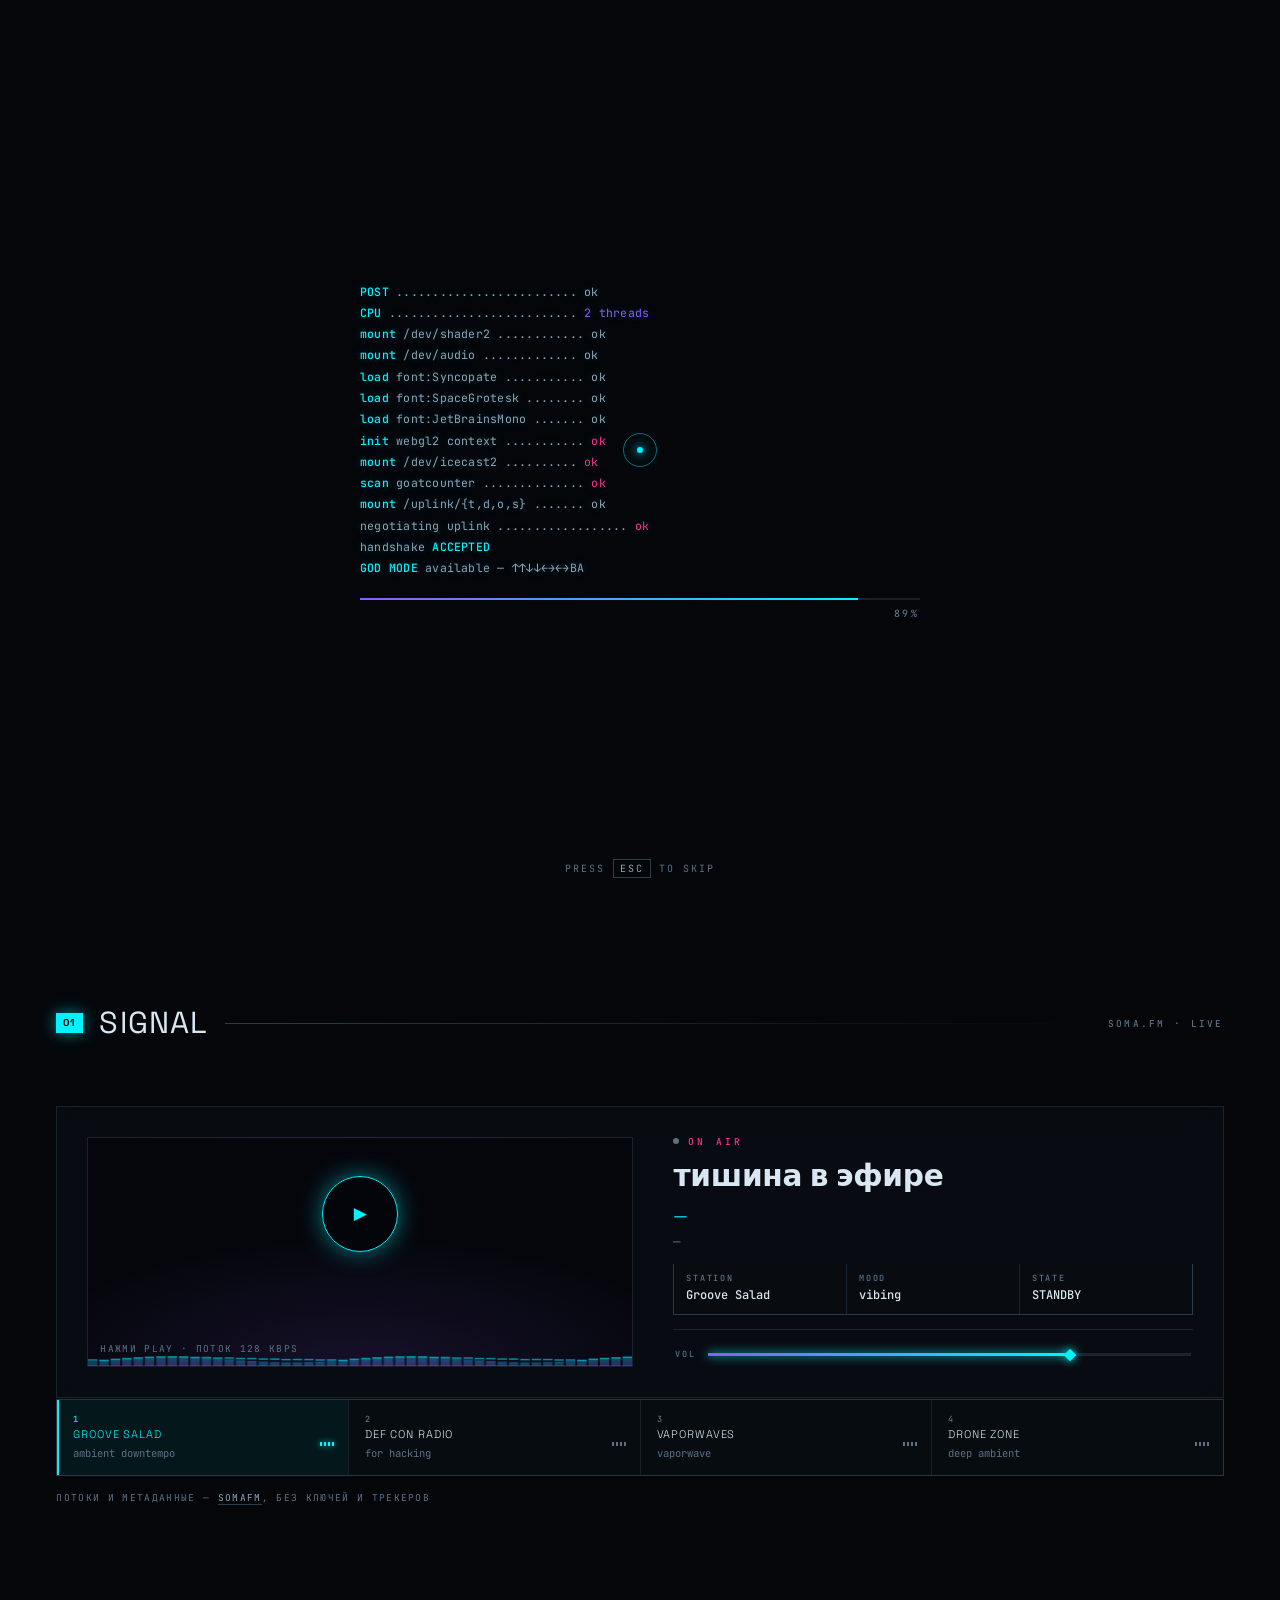
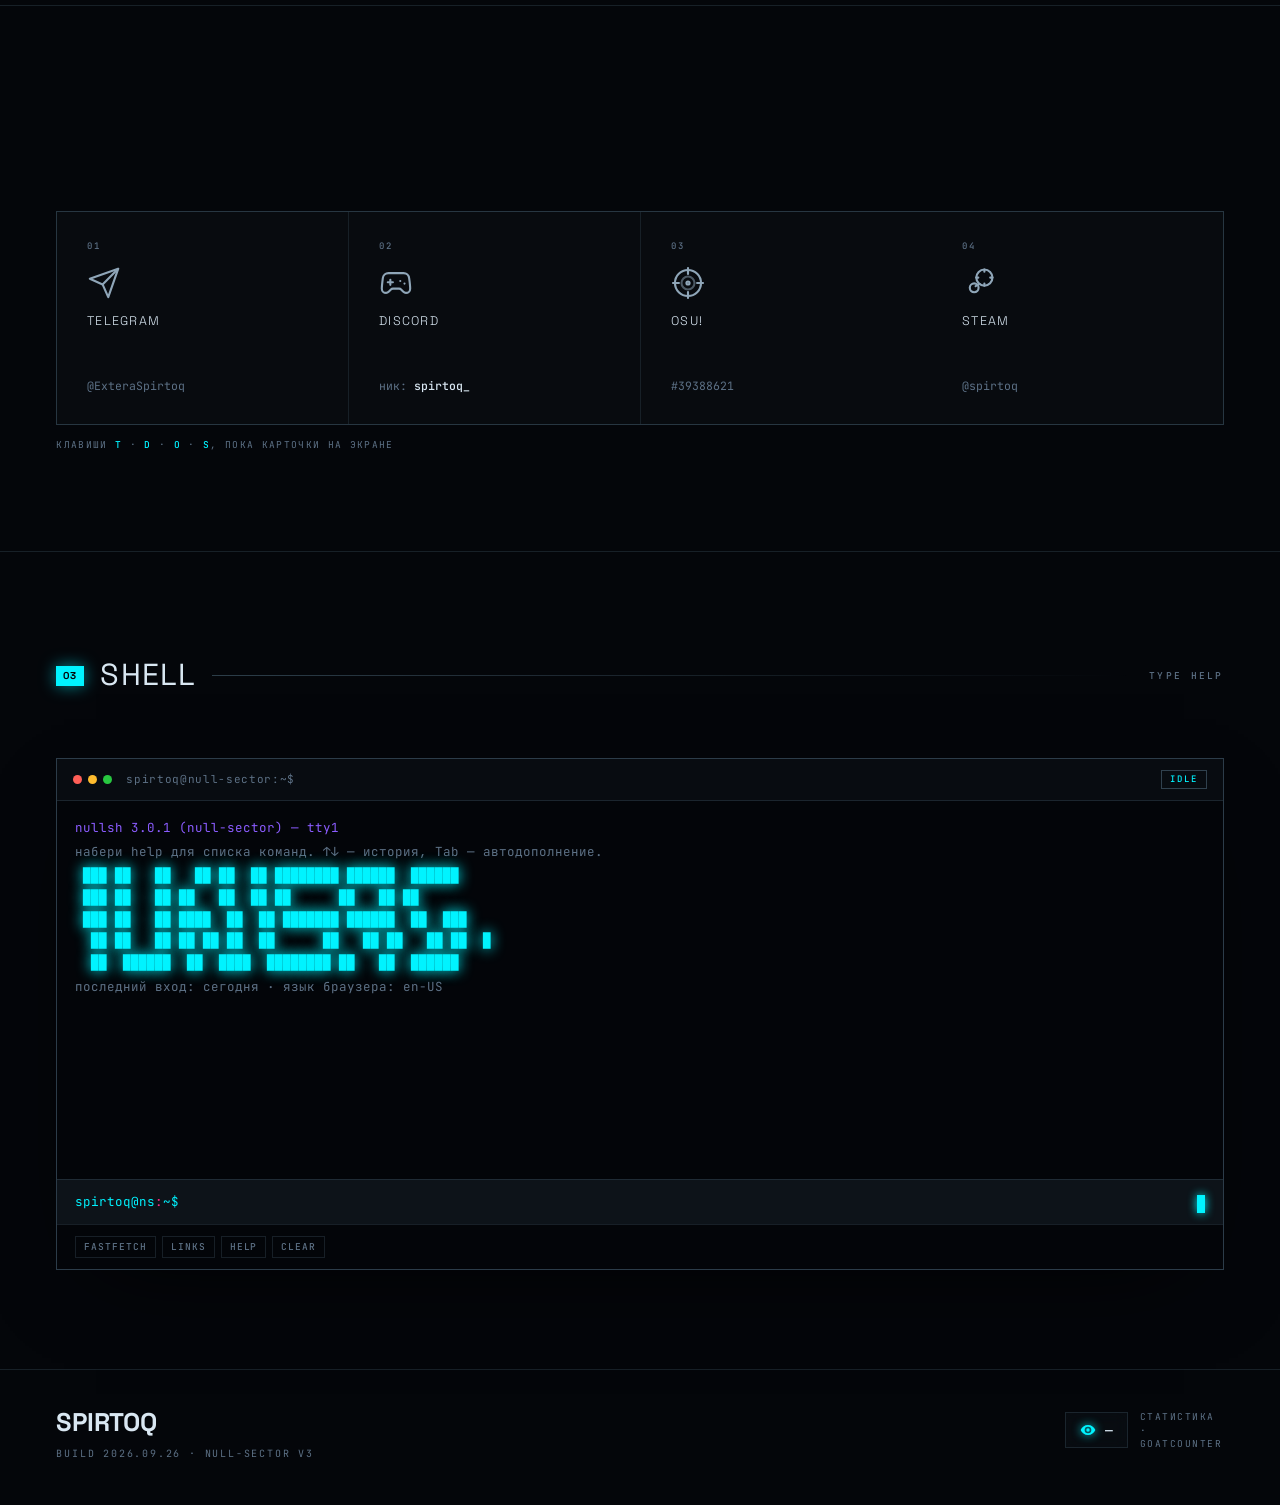
==== commit 233de6e4: "бинды молчат на карточках · терминал до 4 команд · радио перестал умирать бинды   Пока в кадре карто" ====
--- a/index.html
+++ b/index.html
@@ -328,8 +328,7 @@
       </form>
 
       <div class="term__hints" id="termHints" aria-hidden="true">
-        <span>help</span><span>fastfetch</span><span>links</span><span>now</span>
-        <span>fm 2</span><span>theme</span><span>matrix</span><span>clear</span>
+        <span>fastfetch</span><span>links</span><span>help</span><span>clear</span>
       </div>
     </div>
   </section>
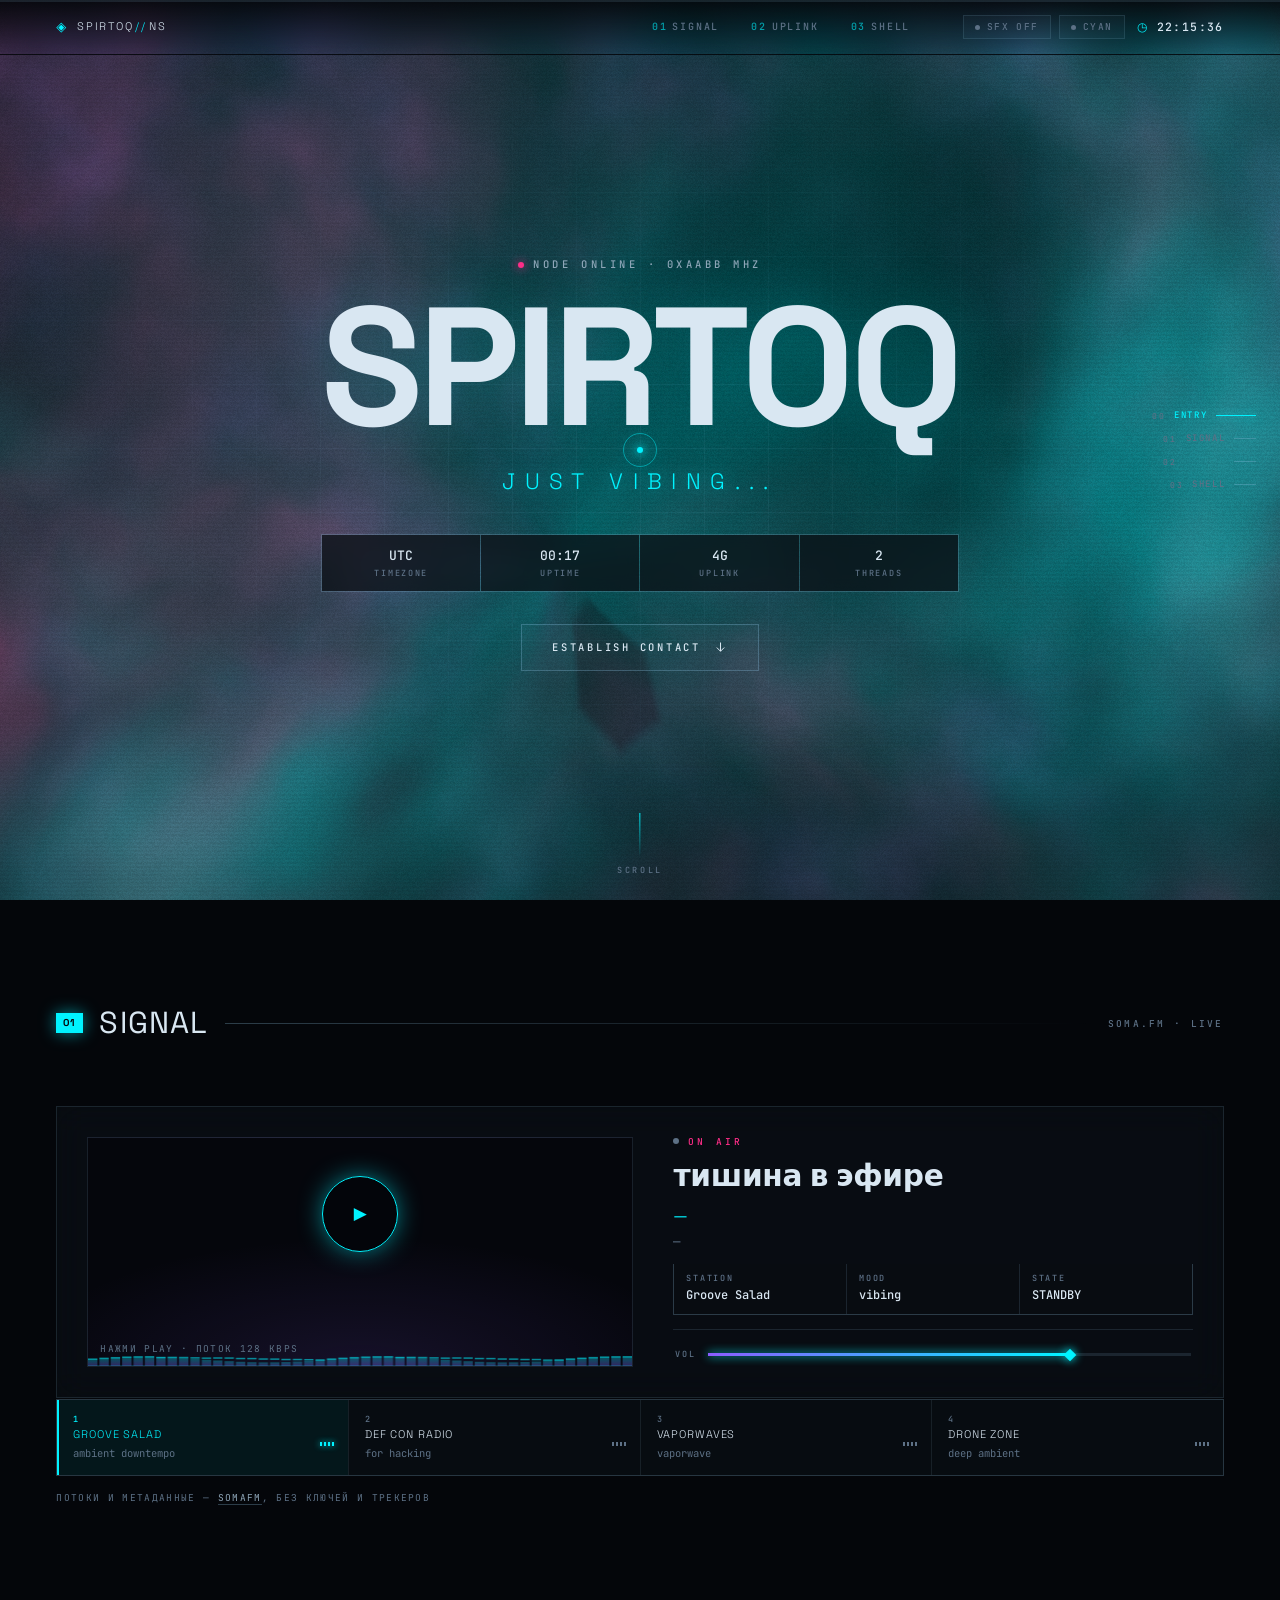
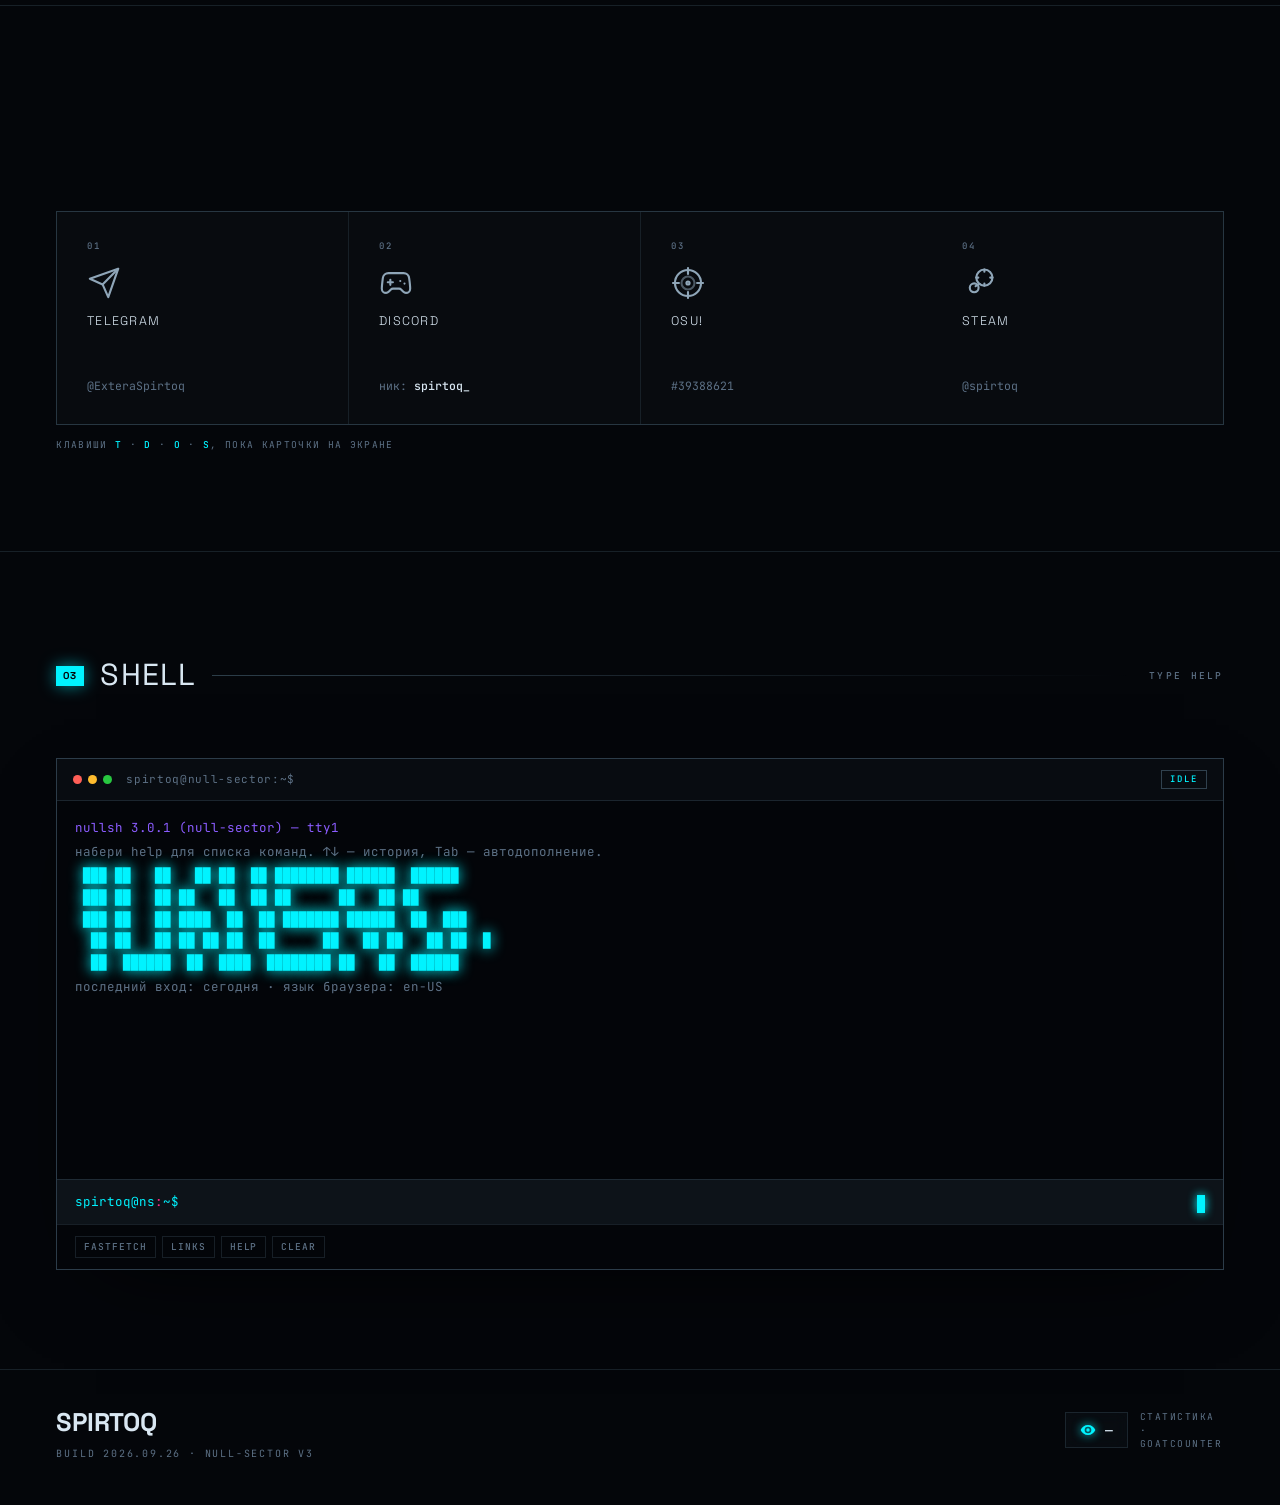
==== commit 97f4ba01: "радио: SomaFM режет Referer с github.io — 403 на всех зеркалах Причина найдена, это не «поток недост" ====
--- a/index.html
+++ b/index.html
@@ -3,6 +3,15 @@
 <head>
 <meta charset="UTF-8">
 <meta name="viewport" content="width=device-width, initial-scale=1, viewport-fit=cover">
+<!--
+  SomaFM отдаёт 403 на поток, если в Referer приходит github.io.
+  GitHub Pages живёт на *.github.io, поэтому браузер шлёт
+  Referer: https://spirtoq.github.io/ — и станция не играет.
+  Ссылка на нас тут не нужна: счётчик идёт через sendBeacon, ему Referer
+  не требуется. Политика обязана быть в <head> meta: выставленная из JS
+  document.referrerPolicy на загрузку медиа не действует (проверено).
+-->
+<meta name="referrer" content="no-referrer">
 <title>SPIRTOQ // NULL SECTOR</title>
 
 <meta name="description" content="Personal transmission node of Spirtoq. Deep web frequency, live telemetry, ambient now-playing and an interactive terminal.">
